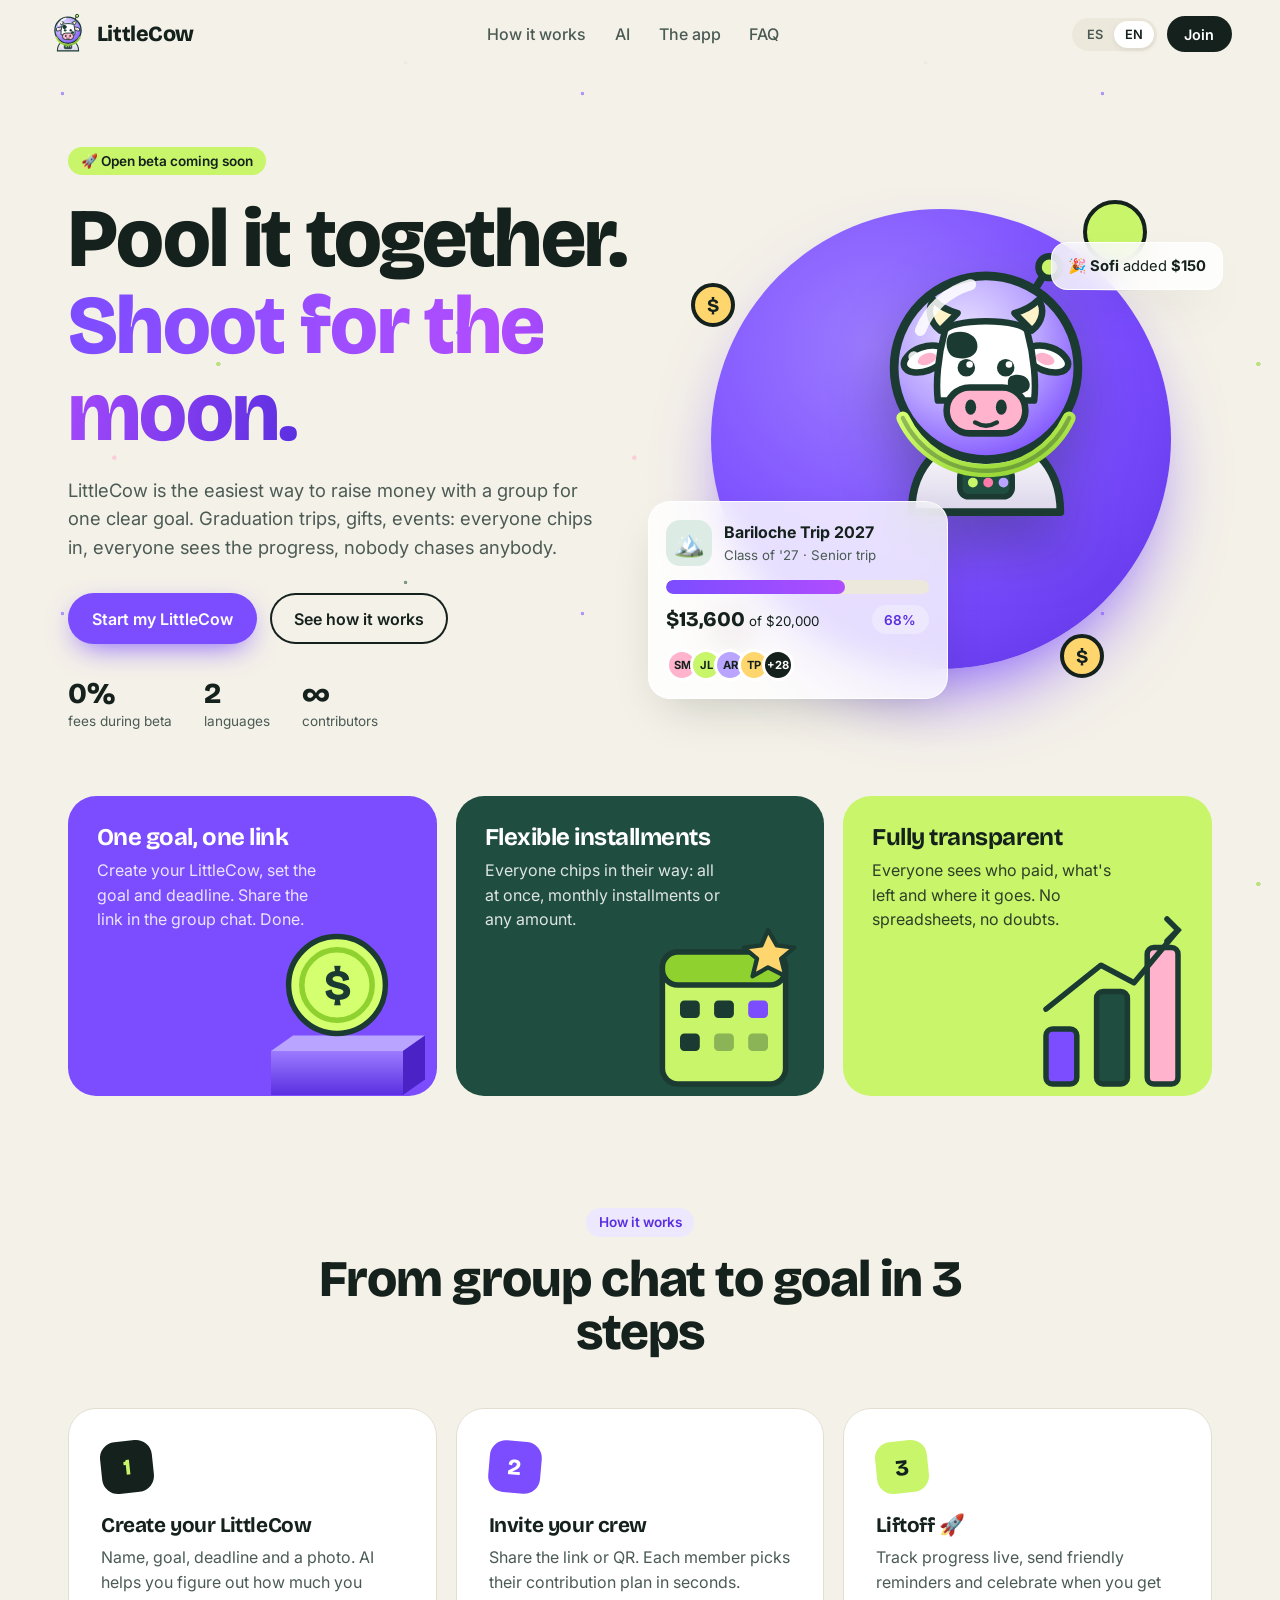
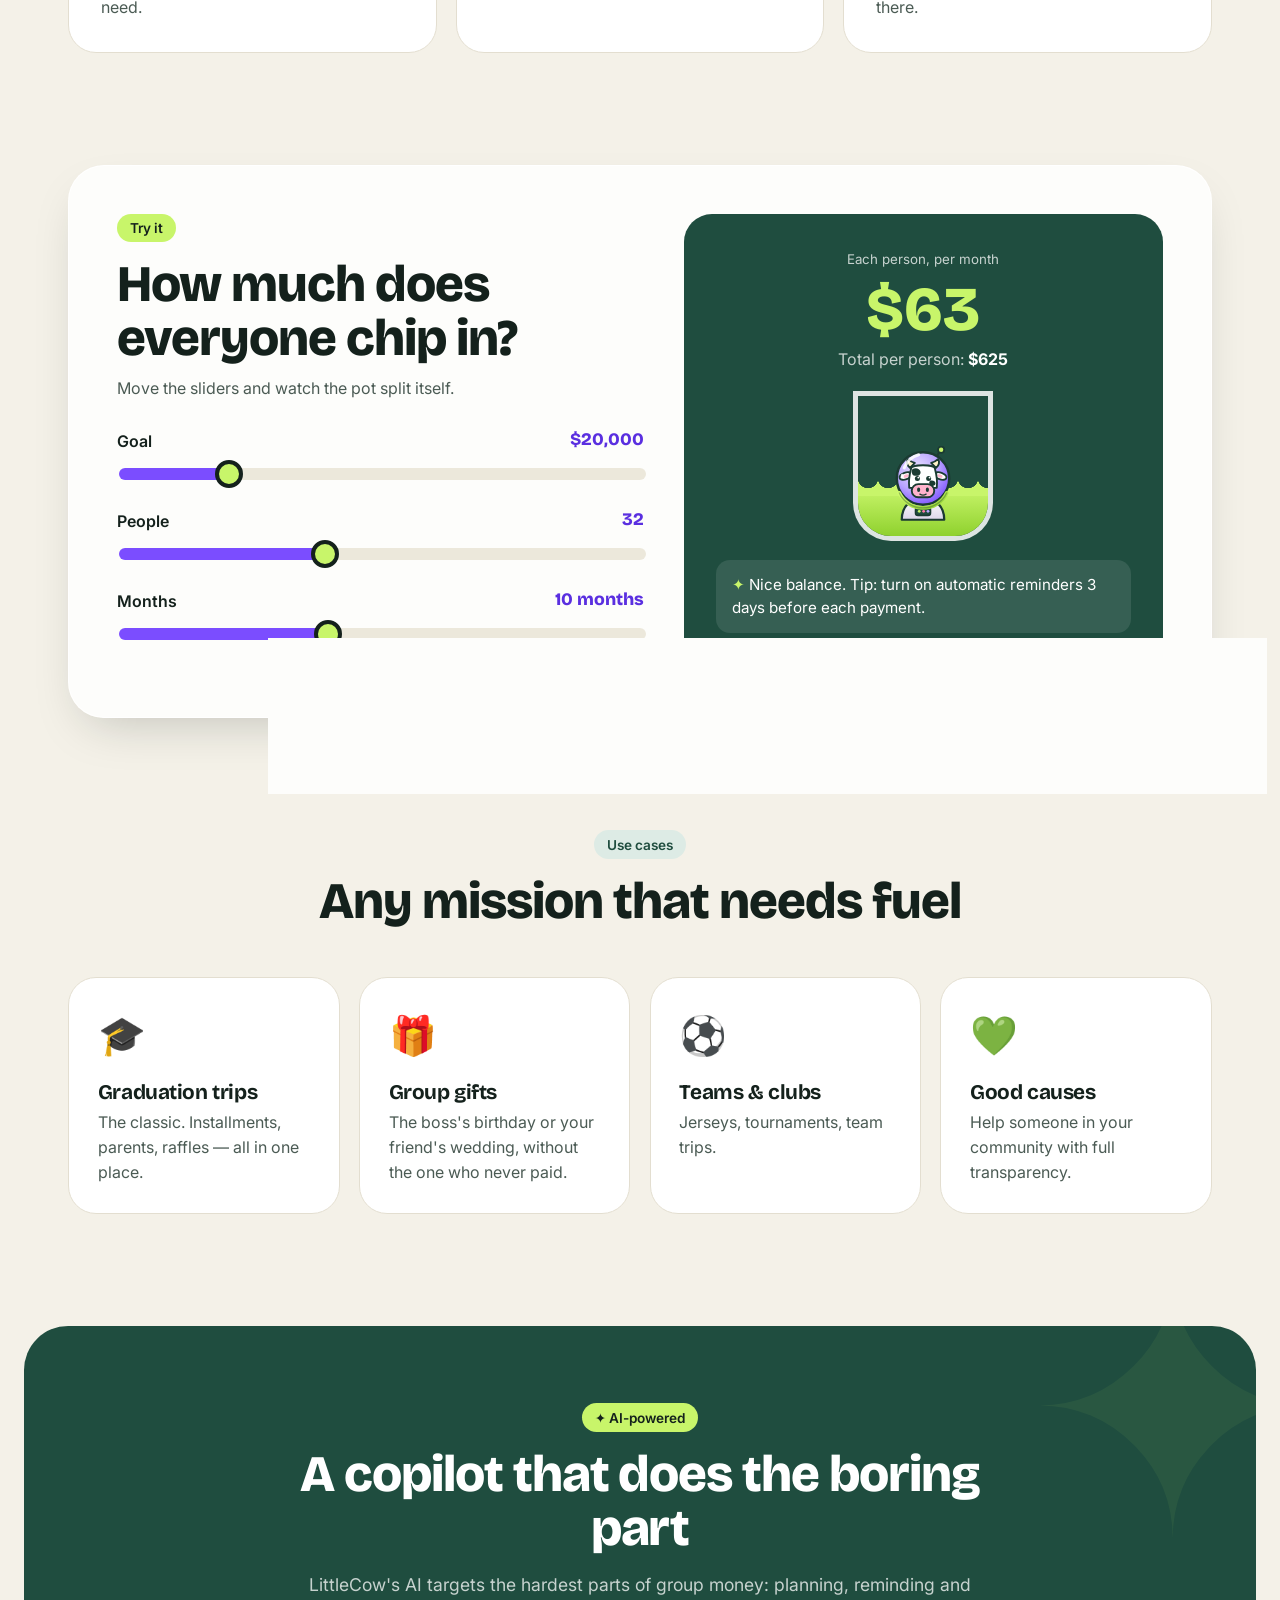
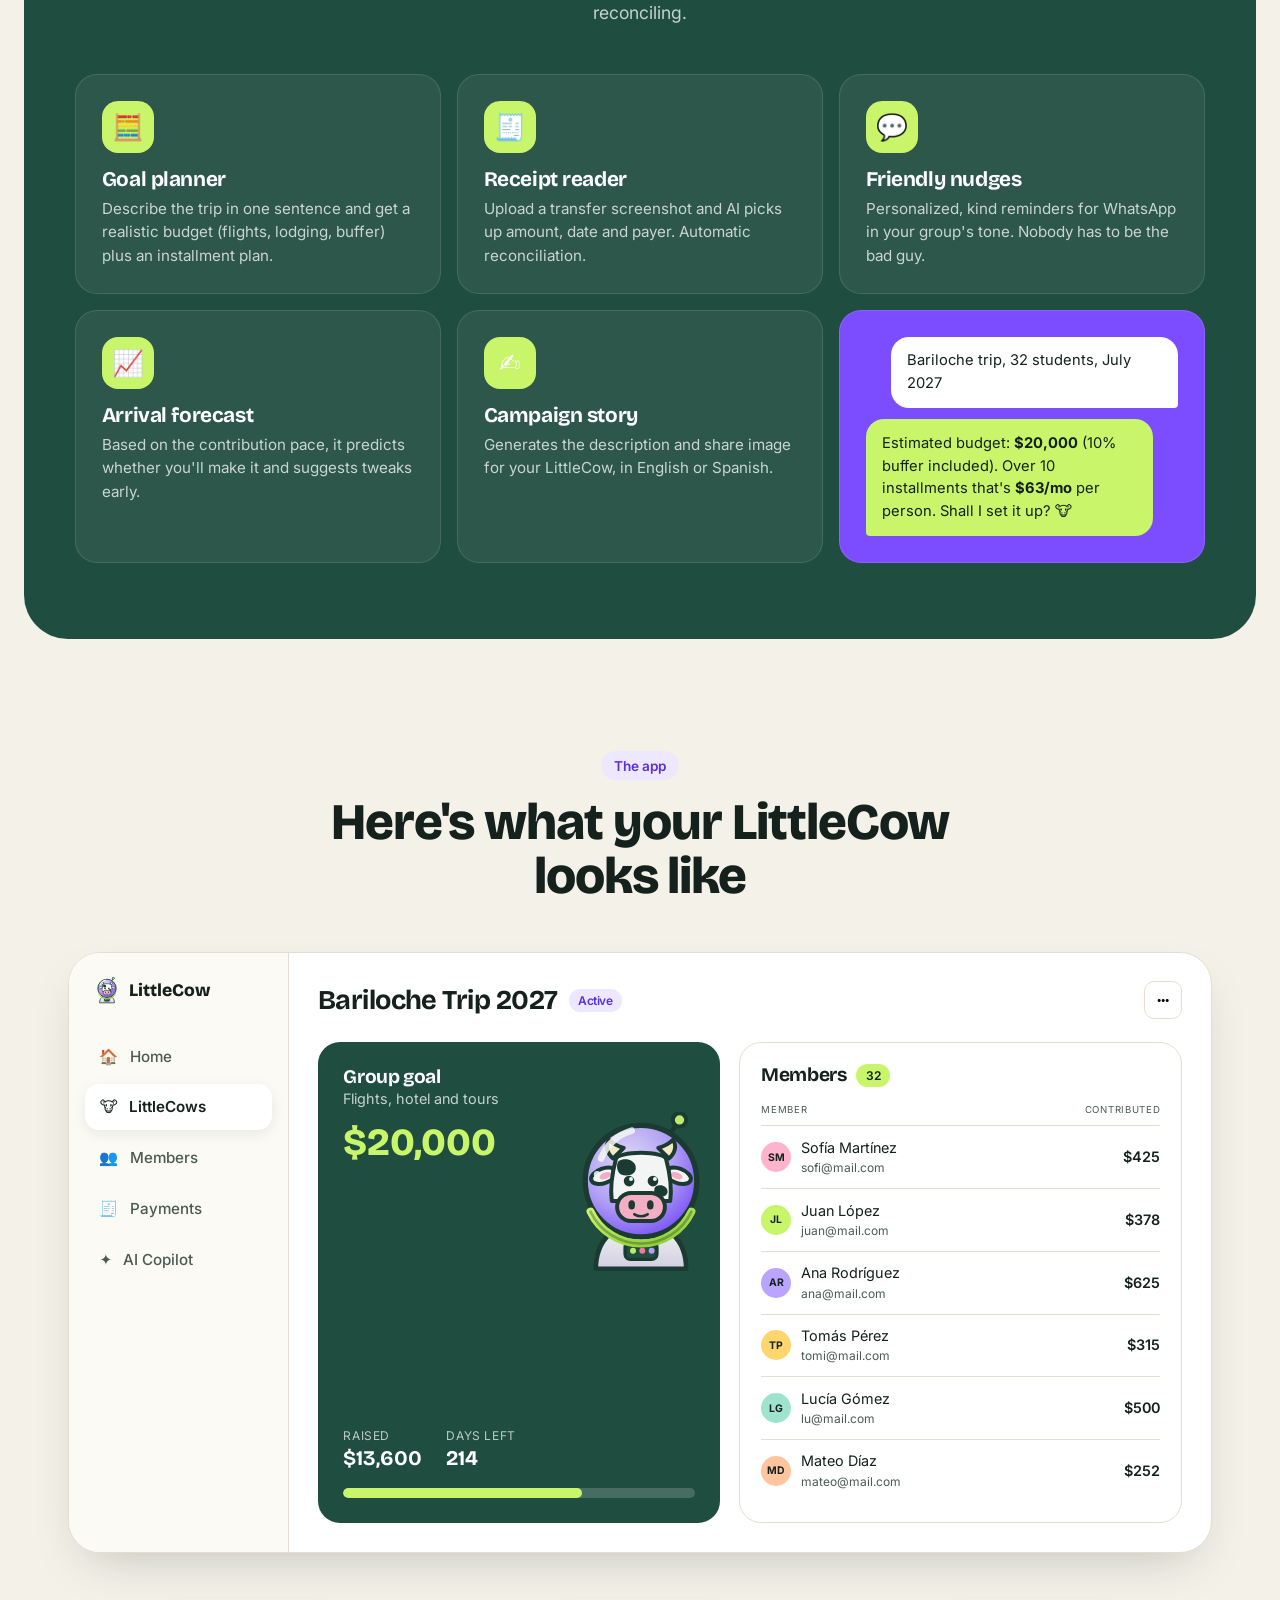
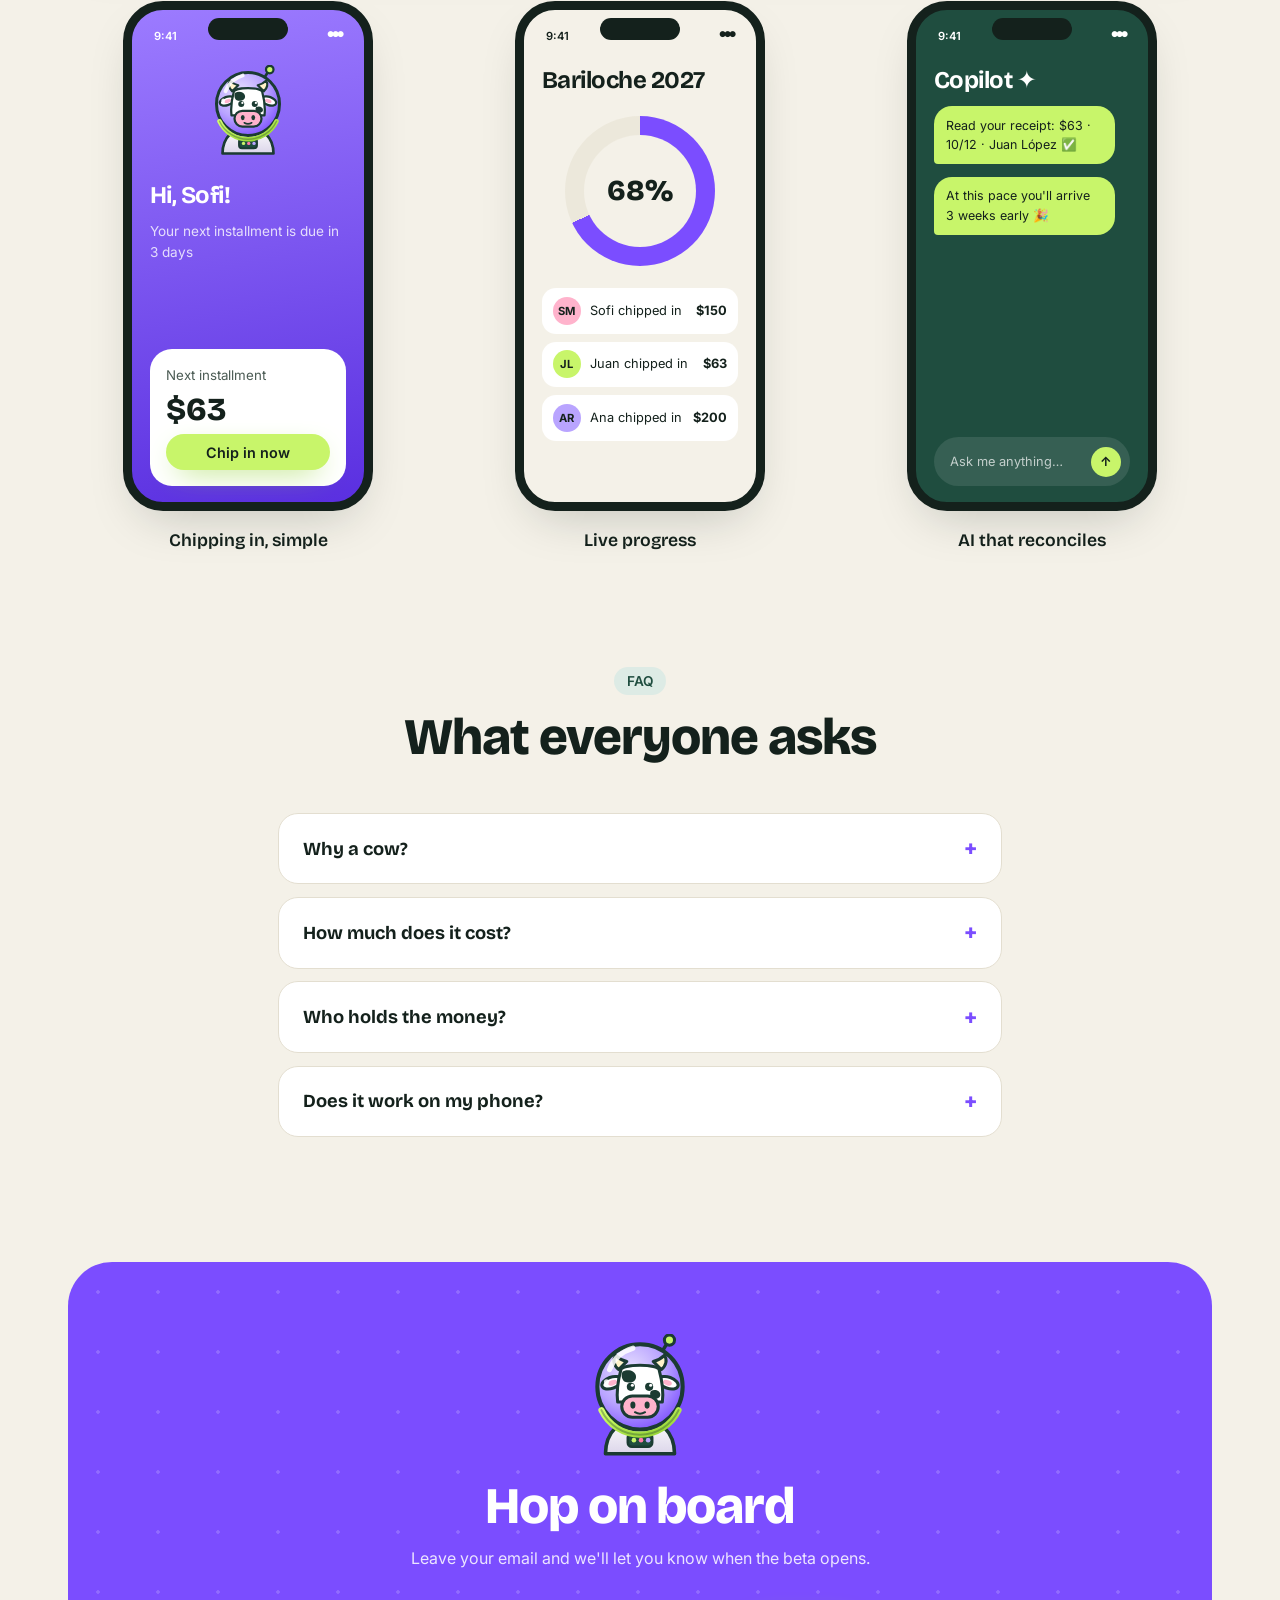
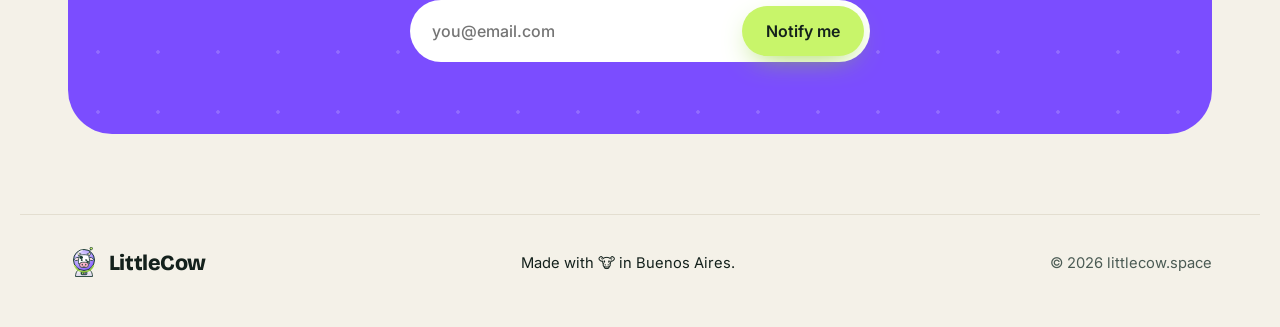
==== index.html @ 3529e9c2 "LittleCow: static bilingual PWA landing Co-Authored-By: Claude Opus 5.5 <noreply@anthropic.com> Clau" ====
<!doctype html>
<html lang="es">
<head>
  <meta charset="utf-8">
  <meta name="viewport" content="width=device-width, initial-scale=1, viewport-fit=cover">
  <title>LittleCow — Juntá la vaquita / Pool money with your crew</title>
  <meta name="description" content="LittleCow: la forma más simple de juntar plata entre varios para un objetivo. Viajes de egresados, regalos, eventos. Pool money with your crew for any goal.">
  <meta name="theme-color" content="#F4F1E8">
  <link rel="canonical" href="https://littlecow.space/">
  <link rel="manifest" href="manifest.webmanifest">
  <link rel="icon" type="image/svg+xml" href="assets/logo.svg">
  <link rel="icon" type="image/png" sizes="192x192" href="assets/icons/icon-192.png">
  <link rel="apple-touch-icon" href="assets/icons/apple-touch-icon.png">
  <meta name="apple-mobile-web-app-capable" content="yes">
  <meta name="apple-mobile-web-app-title" content="LittleCow">
  <meta property="og:title" content="LittleCow — Juntá la vaquita 🚀">
  <meta property="og:description" content="Crowdfunding entre amigos para viajes de egresados, regalos y eventos.">
  <meta property="og:image" content="https://littlecow.space/assets/og-image.png">
  <meta property="og:url" content="https://littlecow.space/">
  <meta name="twitter:card" content="summary_large_image">
  <link rel="preconnect" href="https://fonts.googleapis.com">
  <link rel="preconnect" href="https://fonts.gstatic.com" crossorigin>
  <link href="https://fonts.googleapis.com/css2?family=Bricolage+Grotesque:opsz,wght@12..96,500;12..96,700;12..96,800&family=Inter:wght@400;500;600&display=swap" rel="stylesheet">
  <link rel="stylesheet" href="styles.css">
</head>
<body>
  <div class="stars" aria-hidden="true"></div>

  <!-- NAV -->
  <header class="nav">
    <a href="#top" class="brand" aria-label="LittleCow">
      <img src="assets/logo.svg" alt="" width="40" height="40">
      <span>LittleCow</span>
    </a>
    <nav class="nav-links" aria-label="Main">
      <a href="#how" data-i18n="nav.how">Cómo funciona</a>
      <a href="#ai" data-i18n="nav.ai">IA</a>
      <a href="#screens" data-i18n="nav.screens">La app</a>
      <a href="#faq" data-i18n="nav.faq">Preguntas</a>
    </nav>
    <div class="nav-actions">
      <div class="lang" role="group" aria-label="Language">
        <button type="button" data-lang="es" aria-pressed="true">ES</button>
        <button type="button" data-lang="en" aria-pressed="false">EN</button>
      </div>
      <a href="#join" class="btn btn-dark btn-sm" data-i18n="nav.cta">Sumate</a>
    </div>
  </header>

  <main id="top">
    <!-- HERO -->
    <section class="hero">
      <div class="hero-copy">
        <span class="pill pill-lime" data-i18n="hero.badge">🚀 Beta abierta pronto</span>
        <h1>
          <span data-i18n="hero.t1">Juntá la vaquita.</span><br>
          <span class="hl" data-i18n="hero.t2">Llegá a la luna.</span>
        </h1>
        <p class="lead" data-i18n="hero.lead">LittleCow es la forma más simple de juntar plata entre varios para un objetivo concreto. Viajes de egresados, regalos, eventos: todos aportan, todos ven el avance, nadie persigue a nadie.</p>
        <div class="hero-ctas">
          <a href="#join" class="btn btn-purple" data-i18n="hero.cta1">Crear mi vaquita</a>
          <a href="#how" class="btn btn-ghost" data-i18n="hero.cta2">Ver cómo funciona</a>
        </div>
        <ul class="hero-proof">
          <li><strong class="count" data-to="0" data-suffix="%">0%</strong><span data-i18n="hero.p1">comisión en beta</span></li>
          <li><strong>2</strong><span data-i18n="hero.p2">idiomas</span></li>
          <li><strong>∞</strong><span data-i18n="hero.p3">aportantes</span></li>
        </ul>
      </div>

      <div class="hero-visual">
        <div class="orbit" aria-hidden="true">
          <span class="planet p1"></span><span class="planet p2"></span><span class="coin c1">$</span><span class="coin c2">$</span>
        </div>
        <img class="hero-cow float" src="assets/logo.svg" alt="Vaca astronauta de LittleCow" width="300" height="300">
        <div class="hero-card glass tilt">
          <div class="hc-head">
            <span class="emoji">🏔️</span>
            <div>
              <strong data-i18n="demo.goalName">Viaje a Bariloche 2027</strong>
              <small data-i18n="demo.goalSub">5° B · Colegio Nacional</small>
            </div>
          </div>
          <div class="progress big"><span style="--p:68%"></span></div>
          <div class="hc-foot">
            <span><strong data-money="13600">$13.600</strong> <small data-i18n="demo.of">de</small> <small data-money="20000">$20.000</small></span>
            <span class="pill pill-purple">68%</span>
          </div>
          <div class="avatars">
            <i style="--c:#FFB3CC">SM</i><i style="--c:#C8F56A">JL</i><i style="--c:#B9A4FF">AR</i><i style="--c:#FFD66E">TP</i><i class="more">+28</i>
          </div>
        </div>
        <div class="toast glass" data-i18n-html="hero.toast">🎉 <b>Sofi</b> sumó <b>$150</b></div>
      </div>
    </section>

    <!-- FEATURE CARDS (estilo referencia) -->
    <section class="cards-row" aria-label="Highlights">
      <article class="fcard fcard-purple">
        <div class="fcard-text">
          <h3 data-i18n="cards.c1t">Un objetivo, un link</h3>
          <p data-i18n="cards.c1d">Creá la vaquita, poné la meta y la fecha. Compartí el link por WhatsApp y listo.</p>
        </div>
        <svg class="fcard-art" viewBox="0 0 200 200" aria-hidden="true">
          <defs><linearGradient id="g1" x1="0" x2="0" y1="0" y2="1"><stop offset="0" stop-color="#9C7BFF"/><stop offset="1" stop-color="#5A2FE0"/></linearGradient></defs>
          <path d="M40 150h120v40H40z" fill="url(#g1)"/>
          <path d="M40 150l20-14h120l-20 14z" fill="#B9A4FF"/>
          <path d="M160 150l20-14v40l-20 14z" fill="#4A22C6"/>
          <g class="spin-slow"><circle cx="100" cy="90" r="44" fill="#D4FF6E" stroke="#1B3B32" stroke-width="5"/><circle cx="100" cy="90" r="32" fill="none" stroke="#8FD12E" stroke-width="5"/><text x="100" y="104" text-anchor="middle" font-size="40" font-weight="800" fill="#1B3B32" font-family="Bricolage Grotesque, sans-serif">$</text></g>
        </svg>
      </article>
      <article class="fcard fcard-green">
        <div class="fcard-text">
          <h3 data-i18n="cards.c2t">Cuotas a medida</h3>
          <p data-i18n="cards.c2d">Cada uno aporta lo que puede: de una, en cuotas mensuales o con monto libre.</p>
        </div>
        <svg class="fcard-art" viewBox="0 0 200 200" aria-hidden="true">
          <rect x="44" y="60" width="112" height="120" rx="14" fill="#C8F56A" stroke="#1B3B32" stroke-width="5"/>
          <rect x="44" y="60" width="112" height="30" rx="14" fill="#8FD12E" stroke="#1B3B32" stroke-width="5"/>
          <g fill="#1B3B32"><rect x="60" y="104" width="18" height="16" rx="4"/><rect x="91" y="104" width="18" height="16" rx="4"/><rect x="122" y="104" width="18" height="16" rx="4" fill="#7B4DFF"/><rect x="60" y="134" width="18" height="16" rx="4"/><rect x="91" y="134" width="18" height="16" rx="4" opacity=".35"/><rect x="122" y="134" width="18" height="16" rx="4" opacity=".35"/></g>
          <path class="bob" d="M140 40l8 14 16 2-12 10 4 16-16-8-14 8 4-16-12-10 16-2z" fill="#FFD66E" stroke="#1B3B32" stroke-width="4" stroke-linejoin="round"/>
        </svg>
      </article>
      <article class="fcard fcard-lime">
        <div class="fcard-text">
          <h3 data-i18n="cards.c3t">Transparencia total</h3>
          <p data-i18n="cards.c3d">Todos ven quién aportó, cuánto falta y en qué se usa. Cero planillas, cero dudas.</p>
        </div>
        <svg class="fcard-art" viewBox="0 0 200 200" aria-hidden="true">
          <rect x="40" y="130" width="28" height="50" rx="6" fill="#7B4DFF" stroke="#1B3B32" stroke-width="5" class="grow" style="--d:.1s"/>
          <rect x="86" y="96" width="28" height="84" rx="6" fill="#1F4D3F" stroke="#1B3B32" stroke-width="5" class="grow" style="--d:.25s"/>
          <rect x="132" y="56" width="28" height="124" rx="6" fill="#FFB3CC" stroke="#1B3B32" stroke-width="5" class="grow" style="--d:.4s"/>
          <path d="M150 30l10 10-10 10" stroke="#1B3B32" stroke-width="5" fill="none" stroke-linecap="round"/>
          <path d="M40 112l50-40 30 16 40-48" stroke="#1B3B32" stroke-width="5" fill="none" stroke-linecap="round" stroke-linejoin="round"/>
        </svg>
      </article>
    </section>

    <!-- HOW -->
    <section id="how" class="section">
      <div class="section-head">
        <span class="pill pill-purple" data-i18n="how.kicker">Cómo funciona</span>
        <h2 data-i18n="how.title">Del grupo de WhatsApp a la meta, en 3 pasos</h2>
      </div>
      <ol class="steps">
        <li class="step reveal">
          <span class="step-n">1</span>
          <h3 data-i18n="how.s1t">Creá la vaquita</h3>
          <p data-i18n="how.s1d">Nombre, meta, fecha límite y foto. La IA te ayuda a calcular cuánto necesitan.</p>
        </li>
        <li class="step reveal">
          <span class="step-n">2</span>
          <h3 data-i18n="how.s2t">Invitá a tu tripulación</h3>
          <p data-i18n="how.s2d">Compartí el link o QR. Cada miembro elige su plan de aporte en segundos.</p>
        </li>
        <li class="step reveal">
          <span class="step-n">3</span>
          <h3 data-i18n="how.s3t">Despegue 🚀</h3>
          <p data-i18n="how.s3d">Seguí el avance en vivo, recibí recordatorios amables y celebren cuando lleguen.</p>
        </li>
      </ol>
    </section>

    <!-- CALCULATOR -->
    <section class="section calc-wrap">
      <div class="calc glass">
        <div class="calc-left">
          <span class="pill pill-lime" data-i18n="calc.kicker">Probalo</span>
          <h2 data-i18n="calc.title">¿Cuánto pone cada uno?</h2>
          <p data-i18n="calc.lead">Mové los valores y mirá cómo se reparte la vaquita.</p>
          <label class="field">
            <span><span data-i18n="calc.goal">Meta</span> <output id="oGoal"></output></span>
            <input type="range" id="iGoal" min="1000" max="100000" step="500" value="20000">
          </label>
          <label class="field">
            <span><span data-i18n="calc.people">Personas</span> <output id="oPeople"></output></span>
            <input type="range" id="iPeople" min="2" max="80" step="1" value="32">
          </label>
          <label class="field">
            <span><span data-i18n="calc.months">Meses</span> <output id="oMonths"></output></span>
            <input type="range" id="iMonths" min="1" max="24" step="1" value="10">
          </label>
        </div>
        <div class="calc-right">
          <div class="result">
            <small data-i18n="calc.each">Cada uno, por mes</small>
            <strong id="rMonthly">—</strong>
            <span class="muted"><span data-i18n="calc.total">Total por persona:</span> <b id="rTotal">—</b></span>
          </div>
          <div class="jar" aria-hidden="true">
            <div class="jar-fill" id="jarFill"></div>
            <img src="assets/logo.svg" alt="" class="jar-cow">
          </div>
          <p class="ai-tip"><span class="spark">✦</span> <span id="aiTip"></span></p>
        </div>
      </div>
    </section>

    <!-- USE CASES -->
    <section class="section">
      <div class="section-head">
        <span class="pill pill-green" data-i18n="uses.kicker">Para qué sirve</span>
        <h2 data-i18n="uses.title">Cualquier misión que necesite combustible</h2>
      </div>
      <div class="uses">
        <div class="use reveal"><span>🎓</span><h3 data-i18n="uses.u1t">Viajes de egresados</h3><p data-i18n="uses.u1d">El clásico. Cuotas, padres, rifas y todo en un lugar.</p></div>
        <div class="use reveal"><span>🎁</span><h3 data-i18n="uses.u2t">Regalos grupales</h3><p data-i18n="uses.u2d">El cumple del jefe o el casamiento de tu amiga, sin el que no puso.</p></div>
        <div class="use reveal"><span>⚽</span><h3 data-i18n="uses.u3t">Equipos y clubes</h3><p data-i18n="uses.u3d">Camisetas, torneos, viajes del equipo.</p></div>
        <div class="use reveal"><span>💚</span><h3 data-i18n="uses.u4t">Causas solidarias</h3><p data-i18n="uses.u4d">Ayudá a alguien del barrio con transparencia total.</p></div>
      </div>
    </section>

    <!-- AI -->
    <section id="ai" class="section ai">
      <div class="ai-inner">
        <div class="section-head light">
          <span class="pill pill-lime" data-i18n="ai.kicker">✦ Con inteligencia artificial</span>
          <h2 data-i18n="ai.title">Un copiloto que hace la parte aburrida</h2>
          <p data-i18n="ai.lead">La IA de LittleCow está pensada para lo que más cuesta en una vaquita: calcular, recordar y conciliar.</p>
        </div>
        <div class="ai-grid">
          <article class="ai-card reveal">
            <span class="ai-ico">🧮</span>
            <h3 data-i18n="ai.a1t">Planificador de meta</h3>
            <p data-i18n="ai.a1d">Describí el viaje en una frase y te sugiere un presupuesto realista (pasajes, alojamiento, imprevistos) y un plan de cuotas.</p>
          </article>
          <article class="ai-card reveal">
            <span class="ai-ico">🧾</span>
            <h3 data-i18n="ai.a2t">Lector de comprobantes</h3>
            <p data-i18n="ai.a2d">Subí la captura de la transferencia y la IA detecta monto, fecha y quién pagó. Conciliación automática.</p>
          </article>
          <article class="ai-card reveal">
            <span class="ai-ico">💬</span>
            <h3 data-i18n="ai.a3t">Recordatorios con onda</h3>
            <p data-i18n="ai.a3d">Mensajes personalizados y amables para WhatsApp, en el tono del grupo. Nadie queda como el cobrador.</p>
          </article>
          <article class="ai-card reveal">
            <span class="ai-ico">📈</span>
            <h3 data-i18n="ai.a4t">Pronóstico de llegada</h3>
            <p data-i18n="ai.a4d">Según el ritmo de aportes, predice si llegan a la fecha y propone ajustes antes de que sea tarde.</p>
          </article>
          <article class="ai-card reveal">
            <span class="ai-ico">✍️</span>
            <h3 data-i18n="ai.a5t">Historia de la campaña</h3>
            <p data-i18n="ai.a5d">Genera la descripción y la imagen para compartir la vaquita, en español o inglés.</p>
          </article>
          <article class="ai-card ai-chat reveal">
            <div class="bubble me" data-i18n="ai.q">Viaje a Bariloche, 32 chicos, julio 2027</div>
            <div class="bubble bot" data-i18n-html="ai.r">Presupuesto estimado: <b>$20.000</b> (incluye 10% de imprevistos). Con 10 cuotas son <b>$63/mes</b> por persona. ¿Armo la vaquita? 🐮</div>
          </article>
        </div>
      </div>
    </section>

    <!-- SCREENS -->
    <section id="screens" class="section">
      <div class="section-head">
        <span class="pill pill-purple" data-i18n="screens.kicker">La app</span>
        <h2 data-i18n="screens.title">Así se ve tu vaquita</h2>
      </div>

      <!-- Desktop dashboard mockup -->
      <div class="dash reveal" role="img" aria-label="Dashboard">
        <aside class="dash-side">
          <div class="dash-brand"><img src="assets/logo.svg" alt="" width="28" height="28"> LittleCow</div>
          <a><span>🏠</span><span data-i18n="dash.home">Inicio</span></a>
          <a class="active"><span>🐮</span><span data-i18n="dash.cows">Vaquitas</span></a>
          <a><span>👥</span><span data-i18n="dash.people">Miembros</span></a>
          <a><span>🧾</span><span data-i18n="dash.payments">Pagos</span></a>
          <a><span>✦</span><span data-i18n="dash.ai">Copiloto IA</span></a>
        </aside>
        <div class="dash-main">
          <div class="dash-top">
            <h3><span data-i18n="demo.goalName">Viaje a Bariloche 2027</span> <span class="pill pill-purple sm" data-i18n="dash.active">Activa</span></h3>
            <button class="dots" aria-label="More">•••</button>
          </div>
          <div class="dash-grid">
            <div class="dash-hero">
              <div>
                <h4 data-i18n="dash.goal">Meta del grupo</h4>
                <p data-i18n="dash.goalD">Pasajes, hotel y excursiones</p>
                <strong class="dash-big" data-money="20000">$20.000</strong>
              </div>
              <img src="assets/logo.svg" alt="" class="dash-cow float">
              <div class="dash-stats">
                <div><small data-i18n="dash.raised">Recaudado</small><b data-money="13600">$13.600</b></div>
                <div><small data-i18n="dash.days">Días restantes</small><b>214</b></div>
              </div>
              <div class="progress light"><span style="--p:68%"></span></div>
            </div>
            <div class="dash-members">
              <div class="dm-head"><h4 data-i18n="dash.members">Miembros</h4><span class="pill pill-lime sm">32</span></div>
              <div class="dm-cols"><small data-i18n="dash.member">MIEMBRO</small><small data-i18n="dash.paid">APORTADO</small></div>
              <ul id="memberList"></ul>
            </div>
          </div>
        </div>
      </div>

      <!-- Phone screens -->
      <div class="phones">
        <figure class="phone reveal">
          <div class="screen s-purple">
            <div class="ph-top"><span>9:41</span><span>● ● ●</span></div>
            <img src="assets/logo.svg" alt="" class="ph-cow float">
            <h4 data-i18n="ph.p1t">¡Hola, Sofi!</h4>
            <p data-i18n="ph.p1d">Tu próxima cuota vence en 3 días</p>
            <div class="ph-card">
              <small data-i18n="ph.next">Próxima cuota</small>
              <b data-money="63">$63</b>
              <button class="btn btn-lime btn-sm" data-i18n="ph.pay">Aportar ahora</button>
            </div>
          </div>
          <figcaption data-i18n="ph.c1">Tu aporte, simple</figcaption>
        </figure>
        <figure class="phone reveal">
          <div class="screen s-cream">
            <div class="ph-top dark"><span>9:41</span><span>● ● ●</span></div>
            <h4 class="dark" data-i18n="ph.p2t">Bariloche 2027</h4>
            <div class="ring" style="--p:68"><span>68%</span></div>
            <ul class="ph-feed">
              <li><i style="--c:#FFB3CC">SM</i><span data-i18n="ph.f1">Sofi aportó</span><b data-money="150">$150</b></li>
              <li><i style="--c:#C8F56A">JL</i><span data-i18n="ph.f2">Juan aportó</span><b data-money="63">$63</b></li>
              <li><i style="--c:#B9A4FF">AR</i><span data-i18n="ph.f3">Ana aportó</span><b data-money="200">$200</b></li>
            </ul>
          </div>
          <figcaption data-i18n="ph.c2">Avance en vivo</figcaption>
        </figure>
        <figure class="phone reveal">
          <div class="screen s-green">
            <div class="ph-top"><span>9:41</span><span>● ● ●</span></div>
            <h4 data-i18n="ph.p3t">Copiloto ✦</h4>
            <div class="bubble bot sm" data-i18n="ph.b1">Leí tu comprobante: $63 · 12/10 · Juan López ✅</div>
            <div class="bubble bot sm" data-i18n="ph.b2">Con este ritmo llegan 3 semanas antes 🎉</div>
            <div class="ph-input"><span data-i18n="ph.ask">Preguntale algo…</span><b>↑</b></div>
          </div>
          <figcaption data-i18n="ph.c3">IA que concilia</figcaption>
        </figure>
      </div>
    </section>

    <!-- FAQ -->
    <section id="faq" class="section faq">
      <div class="section-head">
        <span class="pill pill-green" data-i18n="faq.kicker">Preguntas</span>
        <h2 data-i18n="faq.title">Lo que todos preguntan</h2>
      </div>
      <details><summary data-i18n="faq.q1">¿Por qué “vaquita”?</summary><p data-i18n="faq.a1">En Argentina “hacer una vaquita” es juntar plata entre varios. Nuestra vaca es astronauta porque las metas grupales llegan lejos.</p></details>
      <details><summary data-i18n="faq.q2">¿Cuánto cuesta?</summary><p data-i18n="faq.a2">Durante la beta, crear y usar vaquitas es gratis. Después vamos a cobrar una comisión chica y transparente.</p></details>
      <details><summary data-i18n="faq.q3">¿Quién tiene la plata?</summary><p data-i18n="faq.a3">Los fondos se procesan con proveedores de pago regulados. El organizador retira cuando el grupo lo aprueba.</p></details>
      <details><summary data-i18n="faq.q4">¿Funciona en el celular?</summary><p data-i18n="faq.a4">Sí. LittleCow es una PWA: la instalás desde el navegador como una app, sin pasar por la tienda.</p></details>
    </section>

    <!-- JOIN -->
    <section id="join" class="section join">
      <div class="join-card">
        <img src="assets/logo.svg" alt="" class="join-cow float">
        <h2 data-i18n="join.title">Subite a la nave</h2>
        <p data-i18n="join.lead">Dejanos tu mail y te avisamos cuando abra la beta.</p>
        <form class="join-form" id="joinForm">
          <label class="sr-only" for="email">Email</label>
          <input id="email" type="email" required placeholder="tu@email.com" data-i18n-ph="join.ph">
          <button class="btn btn-lime" type="submit" data-i18n="join.btn">Avisame</button>
        </form>
        <p class="join-ok" id="joinOk" hidden data-i18n="join.ok">¡Listo! Te avisamos pronto 🚀</p>
        <button class="btn btn-ghost light" id="installBtn" hidden data-i18n="join.install">Instalar app</button>
      </div>
    </section>
  </main>

  <footer class="footer">
    <div class="brand"><img src="assets/logo.svg" alt="" width="32" height="32"><span>LittleCow</span></div>
    <p data-i18n="footer.t">Hecho con 🐮 en Buenos Aires.</p>
    <p class="muted">© <span id="year"></span> littlecow.space</p>
  </footer>

  <script src="app.js" defer></script>
</body>
</html>
---- styles.css ----
:root{
  --cream:#F4F1E8; --cream-2:#ECE8DB; --paper:#FFFFFF;
  --ink:#14211C; --ink-2:#4B5B54; --line:#E3DED0;
  --purple:#7B4DFF; --purple-2:#5A2FE0; --purple-soft:#EEE8FF;
  --green:#1F4D3F; --green-2:#163A30; --green-soft:#DDEBE5;
  --lime:#C8F56A; --lime-2:#8FD12E; --pink:#FFB3CC; --sun:#FFD66E;
  --r:28px; --r-sm:16px;
  --shadow:0 20px 50px -20px rgba(20,33,28,.25);
  --font-d:"Bricolage Grotesque",system-ui,sans-serif;
  --font:"Inter",system-ui,sans-serif;
}
*{box-sizing:border-box}
html{scroll-behavior:smooth}
html,body{overflow-x:clip}
body{margin:0;background:var(--cream);color:var(--ink);font-family:var(--font);font-size:16px;line-height:1.55;-webkit-font-smoothing:antialiased;overflow-x:hidden}
img{max-width:100%;display:block}
a{color:inherit}
h1,h2,h3,h4{font-family:var(--font-d);line-height:1.05;margin:0;letter-spacing:-.02em}
h1{font-size:clamp(2.6rem,6.5vw,5.2rem);font-weight:800}
h2{font-size:clamp(2rem,4.2vw,3.2rem);font-weight:800}
h3{font-size:1.3rem;font-weight:700}
p{margin:0}
.muted{color:var(--ink-2)}
[hidden]{display:none!important}
.sr-only{position:absolute;width:1px;height:1px;overflow:hidden;clip:rect(0 0 0 0)}

/* stars bg */
.stars{position:fixed;inset:0;pointer-events:none;z-index:-1;opacity:.55;
  background-image:radial-gradient(circle at 12% 18%,#7B4DFF 1.5px,transparent 2px),radial-gradient(circle at 78% 12%,#1F4D3F 1.5px,transparent 2px),radial-gradient(circle at 42% 70%,#8FD12E 2px,transparent 2.5px),radial-gradient(circle at 88% 64%,#7B4DFF 1.5px,transparent 2px),radial-gradient(circle at 22% 88%,#FFB3CC 2px,transparent 2.5px);
  background-size:520px 520px}

/* buttons & pills */
.btn{display:inline-flex;align-items:center;justify-content:center;gap:.5rem;font:600 1rem var(--font);padding:.95rem 1.5rem;border-radius:999px;border:0;cursor:pointer;text-decoration:none;transition:transform .2s cubic-bezier(.3,1.6,.5,1),box-shadow .2s}
.btn:hover{transform:translateY(-2px) scale(1.02)}
.btn:active{transform:scale(.97)}
.btn-sm{padding:.6rem 1.1rem;font-size:.9rem}
.btn-dark{background:var(--ink);color:#fff}
.btn-purple{background:var(--purple);color:#fff;box-shadow:0 10px 30px -10px var(--purple)}
.btn-lime{background:var(--lime);color:var(--ink);box-shadow:0 10px 30px -12px var(--lime-2)}
.btn-ghost{background:transparent;color:var(--ink);box-shadow:inset 0 0 0 2px var(--ink)}
.btn-ghost.light{color:#fff;box-shadow:inset 0 0 0 2px rgba(255,255,255,.6);margin-top:1rem}
.pill{display:inline-flex;align-items:center;gap:.35rem;font:600 .85rem var(--font);padding:.4rem .8rem;border-radius:999px}
.pill.sm{font-size:.75rem;padding:.25rem .6rem}
.pill-lime{background:var(--lime);color:var(--ink)}
.pill-purple{background:var(--purple-soft);color:var(--purple-2)}
.pill-green{background:var(--green-soft);color:var(--green)}
.glass{background:rgba(255,255,255,.82);backdrop-filter:blur(14px);-webkit-backdrop-filter:blur(14px);border:1px solid rgba(255,255,255,.9);box-shadow:var(--shadow)}

/* nav */
.nav{position:sticky;top:0;z-index:50;display:flex;align-items:center;justify-content:space-between;gap:1rem;padding:.9rem clamp(1rem,4vw,3rem);background:rgba(244,241,232,.78);backdrop-filter:blur(14px);-webkit-backdrop-filter:blur(14px);border-bottom:1px solid transparent;transition:border-color .3s}
.nav.scrolled{border-color:var(--line)}
.brand{display:flex;align-items:center;gap:.55rem;font:800 1.35rem var(--font-d);text-decoration:none;letter-spacing:-.02em}
.nav-links{display:flex;gap:1.8rem}
.nav-links a{text-decoration:none;font-weight:500;color:var(--ink-2)}
.nav-links a:hover{color:var(--ink)}
.nav-actions{display:flex;align-items:center;gap:.6rem}
.lang{display:flex;background:var(--cream-2);border-radius:999px;padding:3px}
.lang button{border:0;background:transparent;font:600 .8rem var(--font);padding:.4rem .7rem;border-radius:999px;cursor:pointer;color:var(--ink-2)}
.lang button[aria-pressed="true"]{background:#fff;color:var(--ink);box-shadow:0 2px 6px rgba(0,0,0,.08)}

/* hero */
.hero{overflow-x:clip;display:grid;grid-template-columns:1.05fr 1fr;gap:2rem;align-items:center;max-width:1240px;margin:0 auto;padding:clamp(2rem,6vw,5rem) clamp(1rem,4vw,3rem) 3rem}
.hero-copy h1{margin:1.2rem 0}
.hl{background:linear-gradient(100deg,var(--purple),#B04DFF 60%,var(--purple-2));-webkit-background-clip:text;background-clip:text;color:transparent}
.lead{font-size:1.15rem;color:var(--ink-2);max-width:34rem}
.hero-ctas{display:flex;flex-wrap:wrap;gap:.8rem;margin:2rem 0}
.hero-proof{list-style:none;display:flex;gap:2rem;padding:0;margin:0}
.hero-proof li{display:flex;flex-direction:column}
.hero-proof strong{font:800 1.8rem var(--font-d)}
.hero-proof span{font-size:.85rem;color:var(--ink-2)}
.hero-visual{position:relative;min-height:520px;display:grid;place-items:center}
.hero-visual::before{content:"";position:absolute;width:min(460px,90%);aspect-ratio:1;border-radius:50%;background:radial-gradient(circle at 35% 30%,#9C7BFF,var(--purple) 55%,var(--purple-2));box-shadow:0 40px 80px -30px var(--purple)}
.hero-cow{position:relative;width:min(280px,58%);margin:-90px 0 0 90px;filter:drop-shadow(0 30px 30px rgba(20,33,28,.3));z-index:2}
.orbit{position:absolute;inset:0;animation:spin 40s linear infinite}
.planet{position:absolute;border-radius:50%;border:4px solid var(--ink)}
.planet.p1{width:64px;height:64px;background:var(--lime);top:4%;right:12%}
.planet.p2{width:34px;height:34px;background:var(--pink);bottom:10%;left:8%}
.coin{position:absolute;width:44px;height:44px;border-radius:50%;background:var(--sun);border:4px solid var(--ink);display:grid;place-items:center;font:800 1.2rem var(--font-d)}
.coin.c1{top:20%;left:4%}.coin.c2{bottom:4%;right:20%}
.hero-card{position:absolute;z-index:3;left:-4%;bottom:0;width:min(300px,78%);padding:1.1rem;border-radius:22px}
.hc-head{display:flex;gap:.7rem;align-items:center;margin-bottom:.9rem}
.hc-head .emoji{font-size:1.6rem;width:46px;height:46px;border-radius:14px;background:var(--green-soft);display:grid;place-items:center}
.hc-head small{display:block;color:var(--ink-2)}
.hc-foot{display:flex;justify-content:space-between;align-items:center;margin-top:.7rem}
.hc-foot strong{font:800 1.3rem var(--font-d)}
.avatars{display:flex;margin-top:.9rem}
.avatars i,.ph-feed i{font-style:normal;width:32px;height:32px;border-radius:50%;background:var(--c);border:3px solid #fff;display:grid;place-items:center;font:700 .7rem var(--font);margin-left:-8px}
.avatars i:first-child{margin-left:0}
.avatars .more{background:var(--ink);color:#fff}
.toast{position:absolute;z-index:3;top:12%;right:-2%;padding:.75rem 1rem;border-radius:16px;font-size:.92rem;animation:pop 4s ease-in-out infinite}

/* progress */
.progress{height:10px;border-radius:99px;background:var(--cream-2);overflow:hidden}
.progress.big{height:14px}
.progress.light{background:rgba(255,255,255,.18)}
.progress span{display:block;height:100%;width:0;border-radius:inherit;background:linear-gradient(90deg,var(--purple),#B04DFF);transition:width 1.6s cubic-bezier(.2,.8,.2,1)}
.progress.light span{background:var(--lime)}
.in .progress span,.progress.go span{width:var(--p)}

/* feature cards like reference */
.cards-row{display:grid;grid-template-columns:repeat(3,1fr);gap:1.2rem;max-width:1240px;margin:1rem auto 0;padding:0 clamp(1rem,4vw,3rem)}
.fcard{position:relative;overflow:hidden;border-radius:var(--r);padding:1.8rem;min-height:300px;display:flex;flex-direction:column;justify-content:space-between;transition:transform .35s cubic-bezier(.3,1.4,.5,1)}
.fcard:hover{transform:translateY(-6px) rotate(-.4deg)}
.fcard h3{font-size:1.5rem;margin-bottom:.5rem}
.fcard p{max-width:15rem;opacity:.85}
.fcard-purple{background:var(--purple);color:#fff}
.fcard-green{background:var(--green);color:#fff}
.fcard-lime{background:var(--lime);color:var(--ink)}
.fcard-art{position:absolute;right:-10px;bottom:-10px;width:62%;max-width:220px}
.spin-slow{transform-origin:100px 90px;animation:wobble 5s ease-in-out infinite}
.bob{animation:bob 3s ease-in-out infinite;transform-origin:150px 60px}
.grow{transform-origin:bottom;transform-box:fill-box;animation:grow 2.4s var(--d) cubic-bezier(.3,1.4,.5,1) infinite alternate}

/* sections */
.section{max-width:1240px;margin:0 auto;padding:clamp(4rem,9vw,7rem) clamp(1rem,4vw,3rem) 0}
.section-head{text-align:center;max-width:44rem;margin:0 auto 3rem}
.section-head h2{margin-top:1rem}
.section-head p{margin-top:1rem;color:var(--ink-2);font-size:1.1rem}

.steps{list-style:none;padding:0;margin:0;display:grid;grid-template-columns:repeat(3,1fr);gap:1.2rem;counter-reset:s}
.step{background:var(--paper);border-radius:var(--r);padding:2rem;border:1px solid var(--line);position:relative}
.step-n{display:grid;place-items:center;width:52px;height:52px;border-radius:16px;background:var(--ink);color:var(--lime);font:800 1.4rem var(--font-d);margin-bottom:1.4rem;transform:rotate(-6deg)}
.step:nth-child(2) .step-n{background:var(--purple);color:#fff;transform:rotate(5deg)}
.step:nth-child(3) .step-n{background:var(--lime);color:var(--ink)}
.step h3{margin-bottom:.5rem}
.step p{color:var(--ink-2)}

/* calc */
.calc{display:grid;grid-template-columns:1.1fr 1fr;gap:2.5rem;border-radius:36px;padding:clamp(1.5rem,4vw,3rem)}
.calc-left h2{margin:1rem 0 .6rem}
.calc-left>p{color:var(--ink-2);margin-bottom:1.8rem}
.field{display:block;margin-bottom:1.4rem}
.field>span{display:flex;justify-content:space-between;font-weight:600;margin-bottom:.5rem}
.field output{font:800 1.1rem var(--font-d);color:var(--purple-2)}
input[type=range]{-webkit-appearance:none;appearance:none;width:100%;height:12px;border-radius:99px;background:linear-gradient(90deg,var(--purple) var(--v,50%),var(--cream-2) var(--v,50%));outline:none}
input[type=range]::-webkit-slider-thumb{-webkit-appearance:none;width:28px;height:28px;border-radius:50%;background:var(--lime);border:4px solid var(--ink);cursor:grab;transition:transform .15s}
input[type=range]::-webkit-slider-thumb:active{transform:scale(1.2)}
input[type=range]::-moz-range-thumb{width:22px;height:22px;border-radius:50%;background:var(--lime);border:4px solid var(--ink);cursor:grab}
.calc-right{background:var(--green);color:#fff;border-radius:var(--r);padding:2rem;display:flex;flex-direction:column;align-items:center;text-align:center;gap:1.2rem}
.result small{opacity:.75}
.result strong{display:block;font:800 clamp(2.6rem,5vw,3.6rem) var(--font-d);color:var(--lime);margin:.2rem 0;transition:transform .2s}
.result strong.bump{transform:scale(1.08)}
.result .muted{color:rgba(255,255,255,.75)}
.result b{color:#fff}
.jar{position:relative;width:140px;height:150px;border:5px solid rgba(255,255,255,.85);border-top-width:0;border-radius:0 0 38px 38px;overflow:hidden}
.jar::before{content:"";position:absolute;top:0;left:-12px;right:-12px;height:5px;background:rgba(255,255,255,.85);border-radius:4px}
.jar-fill{position:absolute;inset:auto 0 0 0;height:30%;background:linear-gradient(180deg,var(--lime),var(--lime-2));transition:height .6s cubic-bezier(.3,1.4,.5,1)}
.jar-fill::before{content:"";position:absolute;top:-8px;left:0;right:0;height:16px;background:radial-gradient(circle at 10px -2px,transparent 10px,var(--lime) 10.5px) 0 0/20px 16px;animation:wave 2s linear infinite}
.jar-cow{position:absolute;width:80px;left:50%;bottom:10px;transform:translateX(-50%);animation:float 4s ease-in-out infinite}
.ai-tip{font-size:.95rem;background:rgba(255,255,255,.1);padding:.8rem 1rem;border-radius:14px;text-align:left}
.spark{color:var(--lime)}

/* uses */
.uses{display:grid;grid-template-columns:repeat(4,1fr);gap:1.2rem}
.use{background:var(--paper);border:1px solid var(--line);border-radius:var(--r);padding:1.8rem;transition:transform .3s,box-shadow .3s}
.use:hover{transform:translateY(-6px);box-shadow:var(--shadow)}
.use>span{font-size:2.4rem;display:inline-block;margin-bottom:1rem;transition:transform .4s cubic-bezier(.3,1.6,.5,1)}
.use:hover>span{transform:scale(1.2) rotate(-10deg)}
.use h3{margin-bottom:.4rem}
.use p{color:var(--ink-2)}

/* ai */
.ai{max-width:none;padding-left:clamp(.5rem,2vw,1.5rem);padding-right:clamp(.5rem,2vw,1.5rem)}
.ai-inner{max-width:1240px;margin:0 auto;background:var(--green);border-radius:44px;padding:clamp(2.5rem,6vw,5rem) clamp(1.2rem,4vw,3.5rem);color:#fff;position:relative;overflow:hidden}
.ai-inner::after{content:"✦";position:absolute;font-size:22rem;line-height:1;right:-4rem;top:-6rem;color:rgba(200,245,106,.06);pointer-events:none}
.section-head.light p{color:rgba(255,255,255,.75)}
.ai-grid{display:grid;grid-template-columns:repeat(3,1fr);gap:1rem}
.ai-card{background:rgba(255,255,255,.06);border:1px solid rgba(255,255,255,.12);border-radius:22px;padding:1.6rem;transition:background .3s,transform .3s}
.ai-card:hover{background:rgba(255,255,255,.1);transform:translateY(-4px)}
.ai-ico{font-size:1.6rem;width:52px;height:52px;border-radius:16px;background:var(--lime);display:grid;place-items:center;margin-bottom:1rem}
.ai-card h3{margin-bottom:.4rem}
.ai-card p{color:rgba(255,255,255,.75);font-size:.95rem}
.ai-chat{display:flex;flex-direction:column;gap:.7rem;justify-content:center;background:var(--purple)}
.bubble{padding:.8rem 1rem;border-radius:18px;font-size:.92rem;max-width:92%}
.bubble.me{align-self:flex-end;background:#fff;color:var(--ink);border-bottom-right-radius:4px}
.bubble.bot{align-self:flex-start;background:var(--lime);color:var(--ink);border-bottom-left-radius:4px}
.bubble.sm{font-size:.78rem;padding:.6rem .8rem}

/* dashboard mockup */
.dash{display:grid;grid-template-columns:220px 1fr;background:var(--paper);border-radius:32px;overflow:hidden;box-shadow:var(--shadow);border:1px solid var(--line)}
.dash-side{background:#FBFAF5;padding:1.5rem 1rem;display:flex;flex-direction:column;gap:.3rem;border-right:1px solid var(--line)}
.dash-brand{display:flex;align-items:center;gap:.5rem;font:800 1.1rem var(--font-d);margin:0 .5rem 1.5rem}
.dash-side a{display:flex;gap:.7rem;padding:.7rem .9rem;border-radius:14px;color:var(--ink-2);font-weight:500;font-size:.95rem}
.dash-side a.active{background:#fff;color:var(--ink);box-shadow:0 4px 14px rgba(20,33,28,.08);font-weight:600}
.dash-main{padding:1.8rem}
.dash-top{display:flex;justify-content:space-between;align-items:center;margin-bottom:1.4rem}
.dash-top h3{font-size:1.7rem;display:flex;align-items:center;gap:.7rem;flex-wrap:wrap}
.dots{border:1px solid var(--line);background:#fff;border-radius:10px;width:38px;height:38px;cursor:pointer;font-size:.7rem}
.dash-grid{display:grid;grid-template-columns:1fr 1.1fr;gap:1.2rem}
.dash-hero{background:var(--green);color:#fff;border-radius:22px;padding:1.6rem;position:relative;overflow:hidden;display:flex;flex-direction:column;gap:1rem;min-height:320px}
.dash-hero h4{font-size:1.2rem}
.dash-hero p{opacity:.75;font-size:.9rem}
.dash-big{font:800 2.4rem var(--font-d);color:var(--lime);display:block;margin-top:.6rem}
.dash-cow{position:absolute;right:-6px;top:70px;width:170px;opacity:.95}
.dash-stats{display:flex;gap:1.5rem;margin-top:auto}
.dash-stats small{display:block;opacity:.7;font-size:.75rem;text-transform:uppercase;letter-spacing:.05em}
.dash-stats b{font:700 1.3rem var(--font-d)}
.dash-members{border:1px solid var(--line);border-radius:22px;padding:1.3rem}
.dm-head{display:flex;align-items:center;gap:.6rem;margin-bottom:1rem}
.dm-head h4{font-size:1.2rem}
.dm-cols{display:flex;justify-content:space-between;color:var(--ink-2);font-size:.72rem;letter-spacing:.06em;padding-bottom:.5rem;border-bottom:1px solid var(--line)}
#memberList{list-style:none;padding:0;margin:0}
#memberList li{display:flex;justify-content:space-between;align-items:center;padding:.65rem 0;border-bottom:1px solid var(--line);font-size:.9rem;opacity:0;transform:translateX(-10px);animation:slide .5s forwards}
#memberList li:last-child{border:0}
#memberList .who{display:flex;gap:.6rem;align-items:center}
#memberList .who i{font-style:normal;width:30px;height:30px;border-radius:50%;background:var(--c);display:grid;place-items:center;font:700 .65rem var(--font)}
#memberList small{display:block;color:var(--ink-2);font-size:.75rem}
#memberList .amt{text-align:right;font-weight:600}
#memberList .bar{width:70px;height:5px;border-radius:9px;background:var(--cream-2);margin-top:4px;margin-left:auto;overflow:hidden}
#memberList .bar span{display:block;height:100%;background:var(--purple);width:var(--p)}

/* phones */
.phones{display:grid;grid-template-columns:repeat(3,1fr);gap:2rem;margin-top:3rem;justify-items:center}
.phone{margin:0;text-align:center}
.phone:nth-child(2){transform:translateY(-24px)}
.screen{width:250px;height:510px;border-radius:40px;border:9px solid var(--ink);padding:1rem 1.1rem;position:relative;overflow:hidden;display:flex;flex-direction:column;gap:.8rem;text-align:left;box-shadow:var(--shadow)}
.screen::before{content:"";position:absolute;top:8px;left:50%;transform:translateX(-50%);width:80px;height:22px;background:var(--ink);border-radius:99px}
.phone figcaption{margin-top:1rem;font-weight:600;font-family:var(--font-d);font-size:1.1rem}
.s-purple{background:linear-gradient(170deg,#9C7BFF,var(--purple-2));color:#fff}
.s-cream{background:var(--cream)}
.s-green{background:var(--green);color:#fff}
.ph-top{display:flex;justify-content:space-between;font-size:.7rem;font-weight:600;margin-top:2px;padding:0 .3rem}
.ph-top span:last-child{letter-spacing:-2px;font-size:.5rem}
.dark{color:var(--ink)}
.screen h4{font-size:1.5rem;margin-top:.6rem}
.screen p{opacity:.8;font-size:.85rem}
.ph-cow{width:96px;align-self:center;margin-top:.4rem}
.ph-card{margin-top:auto;background:#fff;color:var(--ink);border-radius:22px;padding:1rem;display:flex;flex-direction:column;gap:.3rem}
.ph-card small{color:var(--ink-2)}
.ph-card b{font:800 2rem var(--font-d)}
.ring{--p:68;width:150px;height:150px;border-radius:50%;align-self:center;margin:.6rem 0;display:grid;place-items:center;background:conic-gradient(var(--purple) calc(var(--p)*1%),var(--cream-2) 0)}
.ring span{width:112px;height:112px;border-radius:50%;background:var(--cream);display:grid;place-items:center;font:800 1.8rem var(--font-d)}
.ph-feed{list-style:none;padding:0;margin:0;display:flex;flex-direction:column;gap:.5rem}
.ph-feed li{display:flex;align-items:center;gap:.6rem;background:#fff;border-radius:14px;padding:.55rem .7rem;font-size:.8rem}
.ph-feed i{margin:0;width:28px;height:28px;border:0}
.ph-feed span{flex:1}
.ph-input{margin-top:auto;background:rgba(255,255,255,.1);border-radius:99px;padding:.6rem .6rem .6rem 1rem;display:flex;justify-content:space-between;align-items:center;font-size:.8rem;color:rgba(255,255,255,.7)}
.ph-input b{width:30px;height:30px;border-radius:50%;background:var(--lime);color:var(--ink);display:grid;place-items:center}

/* faq */
.faq{max-width:820px}
details{background:var(--paper);border:1px solid var(--line);border-radius:20px;padding:1.2rem 1.5rem;margin-bottom:.8rem;transition:background .3s}
details[open]{background:var(--purple-soft)}
summary{cursor:pointer;font:700 1.15rem var(--font-d);list-style:none;display:flex;justify-content:space-between;align-items:center}
summary::-webkit-details-marker{display:none}
summary::after{content:"+";font-size:1.6rem;transition:transform .3s;color:var(--purple)}
details[open] summary::after{transform:rotate(45deg)}
details p{margin-top:.8rem;color:var(--ink-2)}

/* join */
.join{padding-bottom:5rem}
.join-card{background:var(--purple);color:#fff;border-radius:44px;padding:clamp(2.5rem,6vw,4.5rem) 1.5rem;text-align:center;position:relative;overflow:hidden}
.join-card::before{content:"";position:absolute;inset:0;background-image:radial-gradient(circle,rgba(255,255,255,.35) 1.5px,transparent 2px);background-size:60px 60px;opacity:.5}
.join-card>*{position:relative}
.join-cow{width:130px;margin:0 auto 1rem}
.join-card p{opacity:.85;margin:.8rem 0 1.8rem}
.join-form{display:flex;gap:.5rem;max-width:460px;margin:0 auto;background:#fff;padding:6px;border-radius:999px}
.join-form input{flex:1;border:0;outline:0;font:500 1rem var(--font);padding:0 1rem;border-radius:999px;min-width:0;background:transparent}
.join-ok{font-weight:600;font-size:1.1rem}

.footer{display:flex;flex-wrap:wrap;gap:1rem;justify-content:space-between;align-items:center;max-width:1240px;margin:0 auto;padding:2rem clamp(1rem,4vw,3rem) 3rem;border-top:1px solid var(--line);font-size:.92rem}

/* motion */
.float{animation:float 5s ease-in-out infinite}
.reveal{opacity:0;transform:translateY(28px);transition:opacity .7s,transform .7s cubic-bezier(.2,.8,.2,1)}
.reveal.in{opacity:1;transform:none}
@keyframes float{50%{transform:translateY(-14px) rotate(2deg)}}
.jar-cow{animation-name:floatX}
@keyframes floatX{0%,100%{transform:translateX(-50%)}50%{transform:translate(-50%,-8px)}}
@keyframes spin{to{transform:rotate(360deg)}}
@keyframes wobble{50%{transform:rotate(-12deg) translateY(-6px)}}
@keyframes bob{50%{transform:translateY(-8px) rotate(20deg)}}
@keyframes grow{from{transform:scaleY(.5)}to{transform:scaleY(1)}}
@keyframes pop{0%,100%{transform:translateY(0)}50%{transform:translateY(-10px)}}
@keyframes slide{to{opacity:1;transform:none}}
@keyframes wave{to{background-position:20px 0}}
@media (prefers-reduced-motion:reduce){*{animation:none!important;transition:none!important}.reveal{opacity:1;transform:none}}

/* responsive */
@media (max-width:980px){
  .hero{grid-template-columns:1fr;text-align:center}
  .hero-copy{display:flex;flex-direction:column;align-items:center}
  .hero-ctas,.hero-proof{justify-content:center}
  .hero-visual{min-height:440px}
  .hero-cow{margin:-110px 0 0 70px}
  .cards-row,.steps,.ai-grid{grid-template-columns:1fr}
  .uses{grid-template-columns:repeat(2,1fr)}
  .calc{grid-template-columns:1fr}
  .dash{grid-template-columns:1fr}
  .dash-side{display:none}
  .dash-grid{grid-template-columns:1fr}
  .phones{grid-template-columns:1fr;gap:3rem}
  .phone:nth-child(2){transform:none}
  .nav-links{display:none}
}
@media (max-width:560px){
  .uses{grid-template-columns:1fr}
  .hero-card{left:0;width:86%}
  .toast{right:0;top:2%}
  .hero-proof{gap:1.2rem}
  .join-form{flex-direction:column;border-radius:24px}
  .join-form input{padding:.8rem 1rem}
  .brand span{display:none}
  .footer .brand span{display:inline}
}
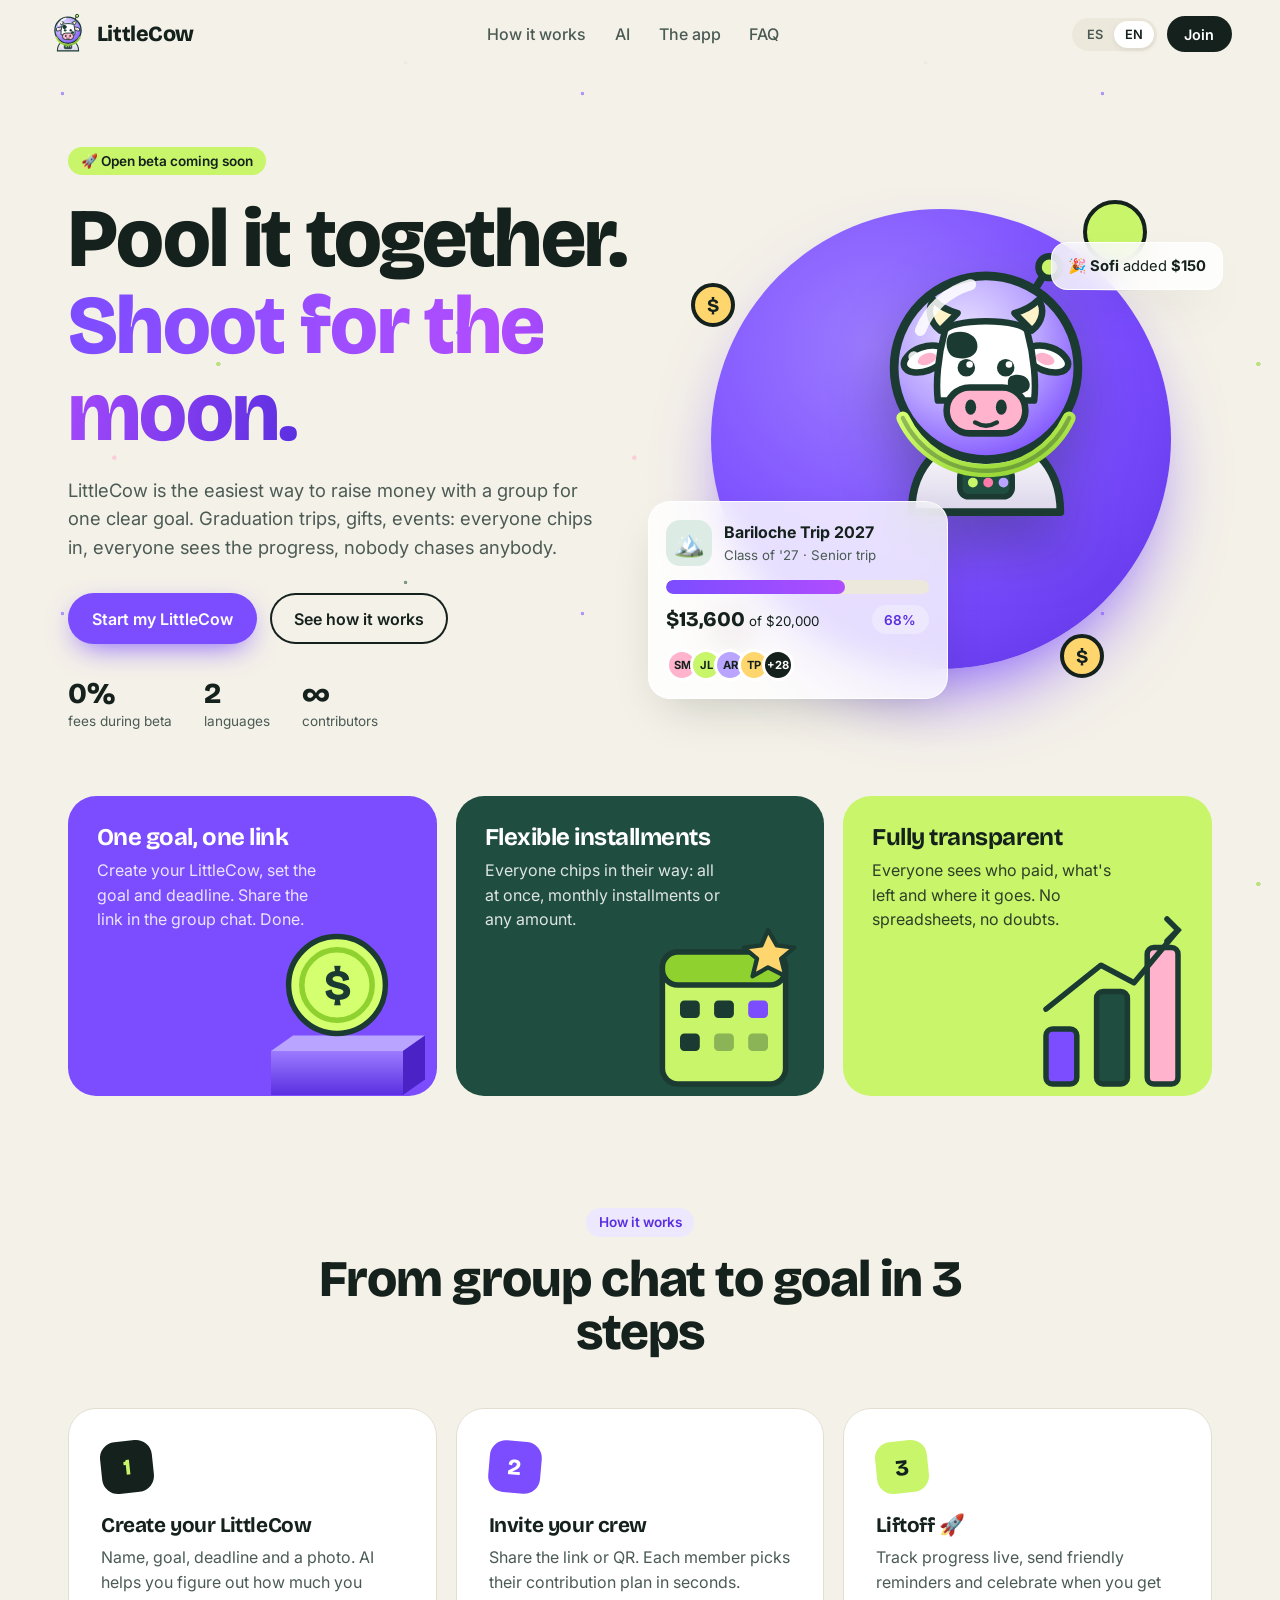
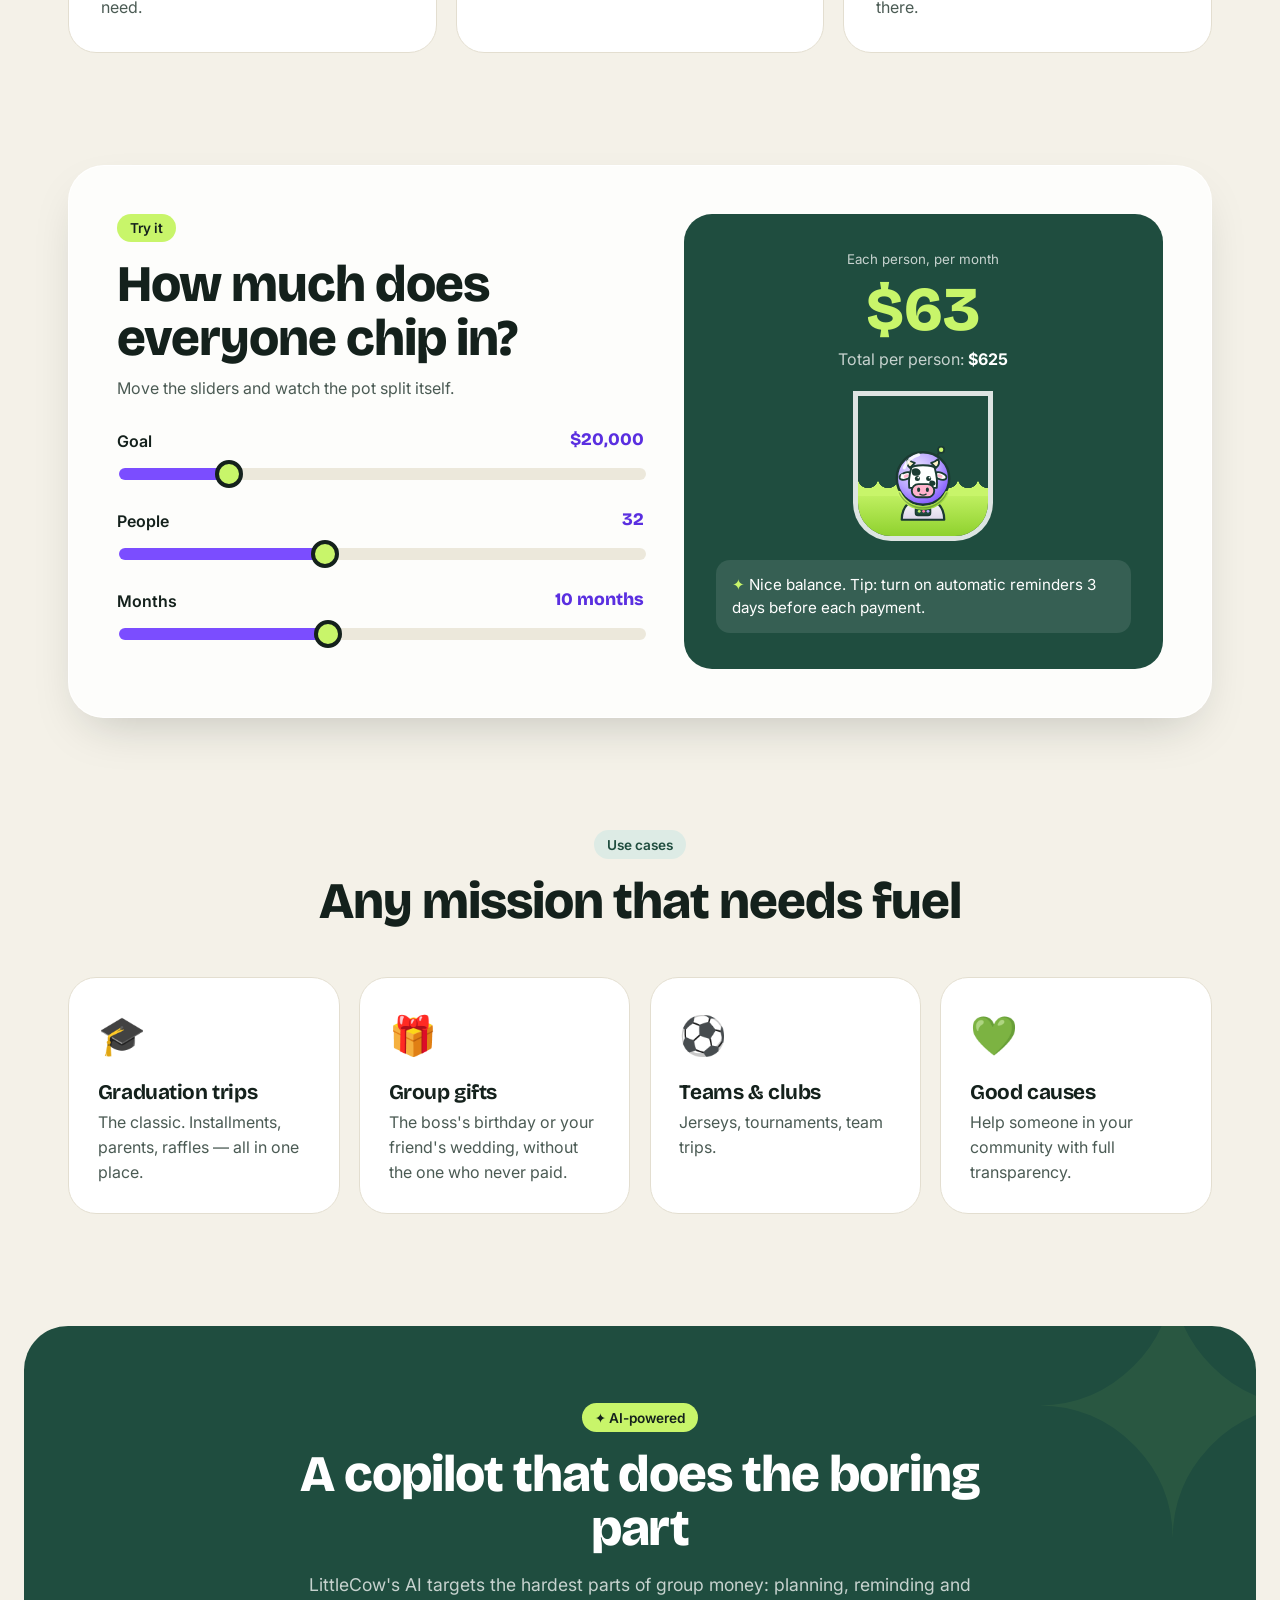
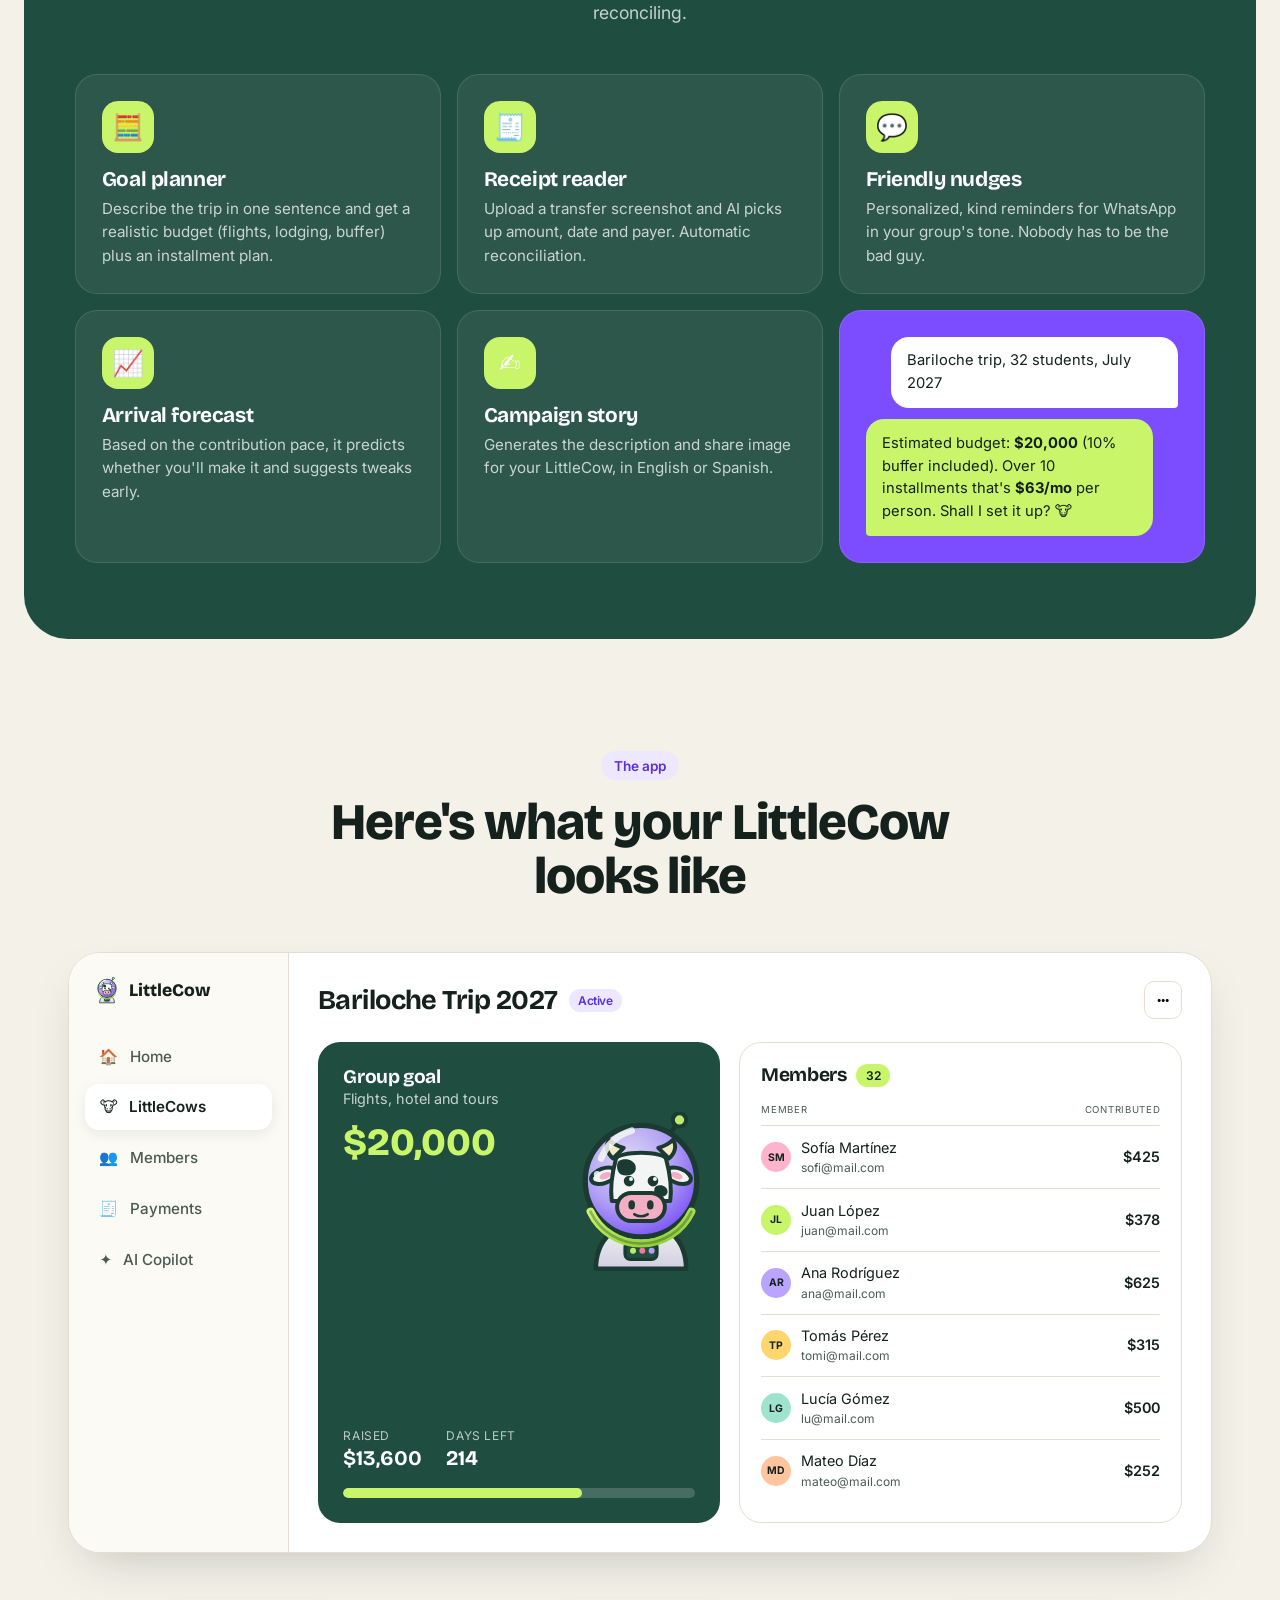
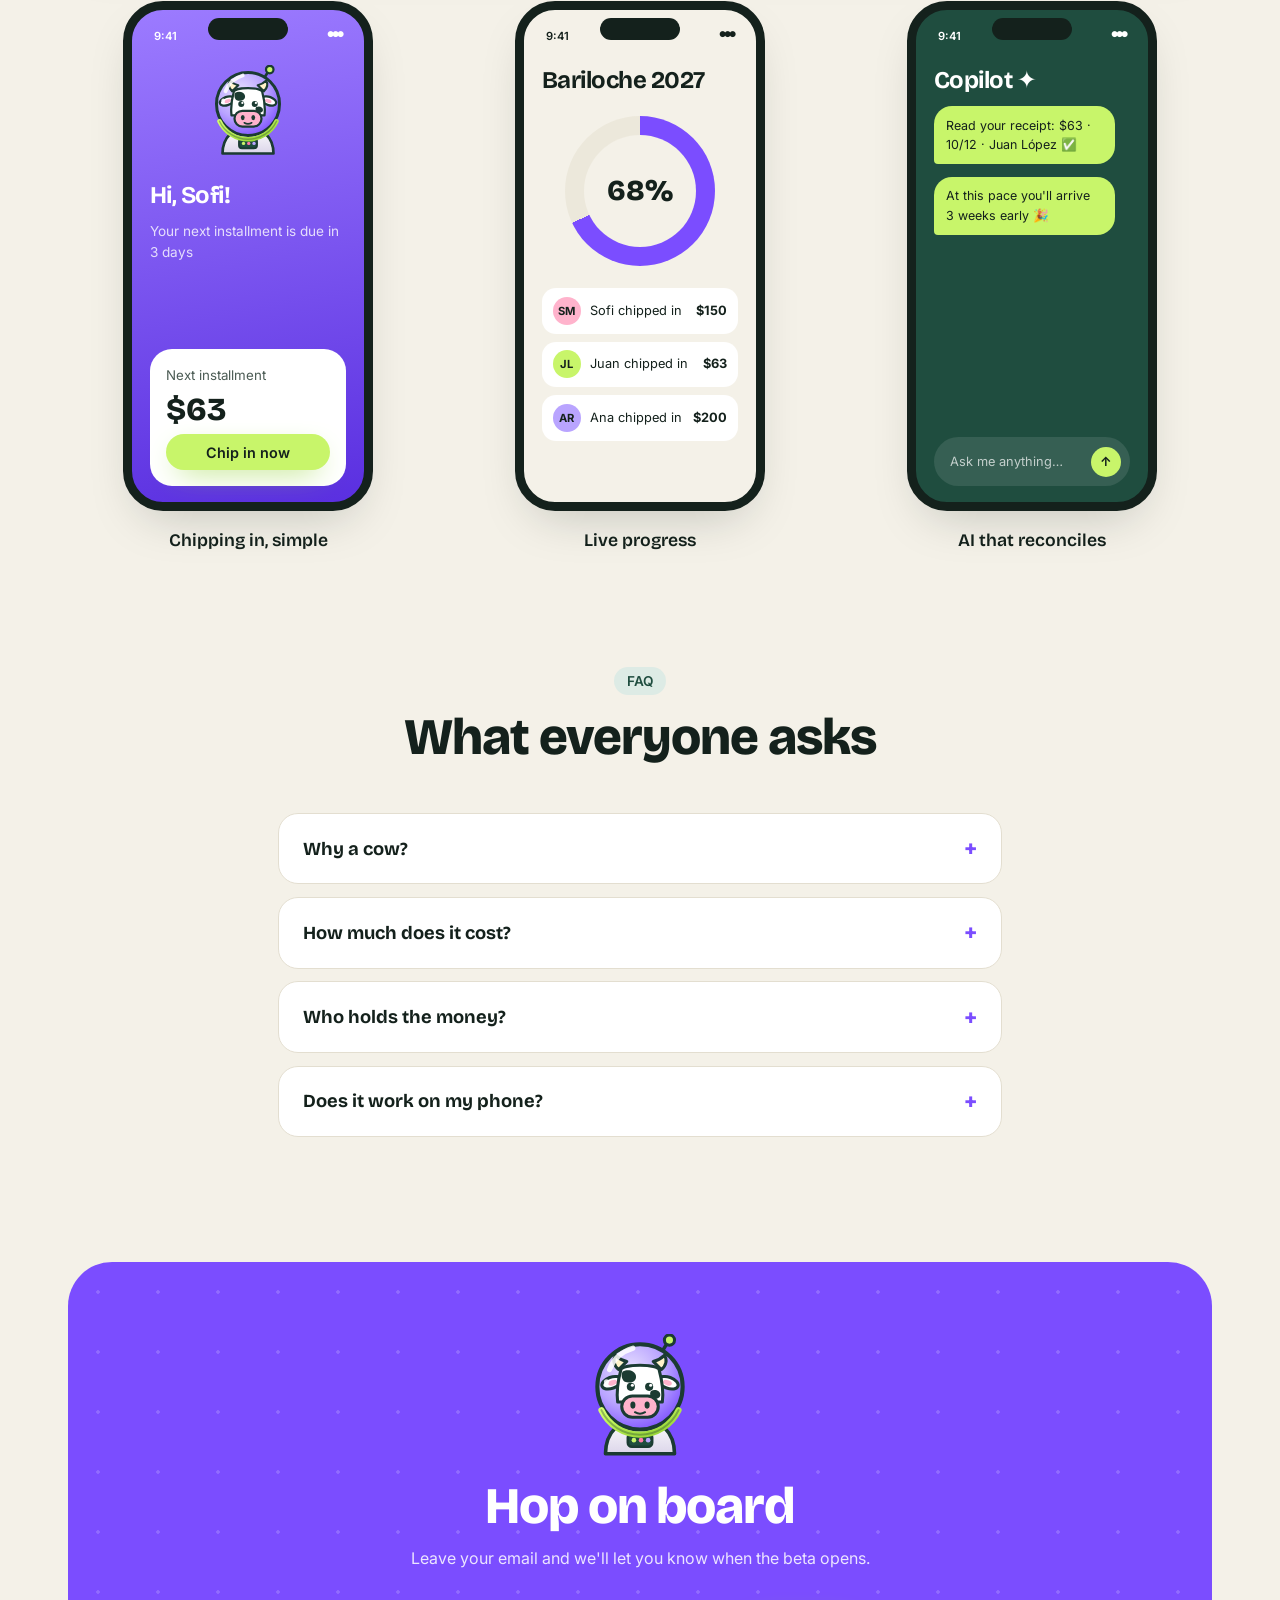
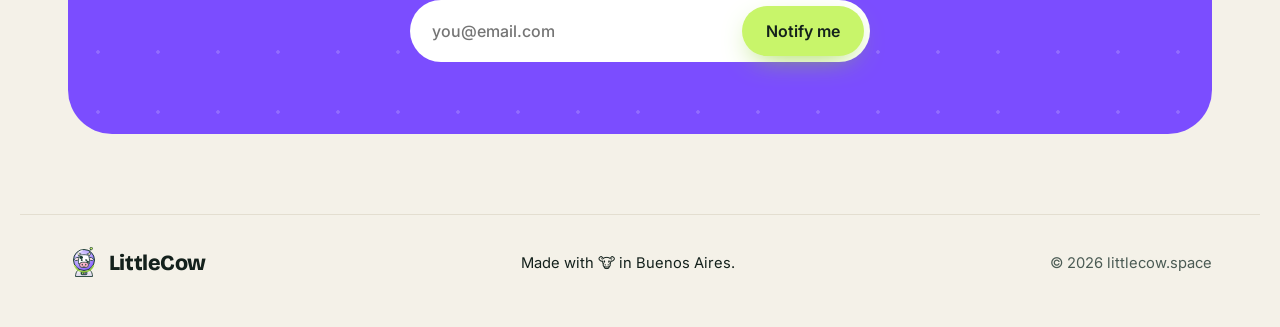
==== commit 248120f8: "Show ARS currency code in the Spanish version Co-Authored-By: Claude Opus 5.5 <noreply@anthropic.com" ====
--- a/index.html
+++ b/index.html
@@ -83,14 +83,14 @@
           </div>
           <div class="progress big"><span style="--p:68%"></span></div>
           <div class="hc-foot">
-            <span><strong data-money="13600">$13.600</strong> <small data-i18n="demo.of">de</small> <small data-money="20000">$20.000</small></span>
+            <span><strong data-money="13600">ARS 13.600</strong> <small data-i18n="demo.of">de</small> <small data-money="20000">ARS 20.000</small></span>
             <span class="pill pill-purple">68%</span>
           </div>
           <div class="avatars">
             <i style="--c:#FFB3CC">SM</i><i style="--c:#C8F56A">JL</i><i style="--c:#B9A4FF">AR</i><i style="--c:#FFD66E">TP</i><i class="more">+28</i>
           </div>
         </div>
-        <div class="toast glass" data-i18n-html="hero.toast">🎉 <b>Sofi</b> sumó <b>$150</b></div>
+        <div class="toast glass" data-i18n-html="hero.toast">🎉 <b>Sofi</b> sumó <b>ARS 150</b></div>
       </div>
     </section>
 
@@ -246,7 +246,7 @@
           </article>
           <article class="ai-card ai-chat reveal">
             <div class="bubble me" data-i18n="ai.q">Viaje a Bariloche, 32 chicos, julio 2027</div>
-            <div class="bubble bot" data-i18n-html="ai.r">Presupuesto estimado: <b>$20.000</b> (incluye 10% de imprevistos). Con 10 cuotas son <b>$63/mes</b> por persona. ¿Armo la vaquita? 🐮</div>
+            <div class="bubble bot" data-i18n-html="ai.r">Presupuesto estimado: <b>ARS 20.000</b> (incluye 10% de imprevistos). Con 10 cuotas son <b>ARS 63/mes</b> por persona. ¿Armo la vaquita? 🐮</div>
           </article>
         </div>
       </div>
@@ -279,11 +279,11 @@
               <div>
                 <h4 data-i18n="dash.goal">Meta del grupo</h4>
                 <p data-i18n="dash.goalD">Pasajes, hotel y excursiones</p>
-                <strong class="dash-big" data-money="20000">$20.000</strong>
+                <strong class="dash-big" data-money="20000">ARS 20.000</strong>
               </div>
               <img src="assets/logo.svg" alt="" class="dash-cow float">
               <div class="dash-stats">
-                <div><small data-i18n="dash.raised">Recaudado</small><b data-money="13600">$13.600</b></div>
+                <div><small data-i18n="dash.raised">Recaudado</small><b data-money="13600">ARS 13.600</b></div>
                 <div><small data-i18n="dash.days">Días restantes</small><b>214</b></div>
               </div>
               <div class="progress light"><span style="--p:68%"></span></div>
@@ -307,7 +307,7 @@
             <p data-i18n="ph.p1d">Tu próxima cuota vence en 3 días</p>
             <div class="ph-card">
               <small data-i18n="ph.next">Próxima cuota</small>
-              <b data-money="63">$63</b>
+              <b data-money="63">ARS 63</b>
               <button class="btn btn-lime btn-sm" data-i18n="ph.pay">Aportar ahora</button>
             </div>
           </div>
@@ -319,9 +319,9 @@
             <h4 class="dark" data-i18n="ph.p2t">Bariloche 2027</h4>
             <div class="ring" style="--p:68"><span>68%</span></div>
             <ul class="ph-feed">
-              <li><i style="--c:#FFB3CC">SM</i><span data-i18n="ph.f1">Sofi aportó</span><b data-money="150">$150</b></li>
-              <li><i style="--c:#C8F56A">JL</i><span data-i18n="ph.f2">Juan aportó</span><b data-money="63">$63</b></li>
-              <li><i style="--c:#B9A4FF">AR</i><span data-i18n="ph.f3">Ana aportó</span><b data-money="200">$200</b></li>
+              <li><i style="--c:#FFB3CC">SM</i><span data-i18n="ph.f1">Sofi aportó</span><b data-money="150">ARS 150</b></li>
+              <li><i style="--c:#C8F56A">JL</i><span data-i18n="ph.f2">Juan aportó</span><b data-money="63">ARS 63</b></li>
+              <li><i style="--c:#B9A4FF">AR</i><span data-i18n="ph.f3">Ana aportó</span><b data-money="200">ARS 200</b></li>
             </ul>
           </div>
           <figcaption data-i18n="ph.c2">Avance en vivo</figcaption>
@@ -330,7 +330,7 @@
           <div class="screen s-green">
             <div class="ph-top"><span>9:41</span><span>● ● ●</span></div>
             <h4 data-i18n="ph.p3t">Copiloto ✦</h4>
-            <div class="bubble bot sm" data-i18n="ph.b1">Leí tu comprobante: $63 · 12/10 · Juan López ✅</div>
+            <div class="bubble bot sm" data-i18n="ph.b1">Leí tu comprobante: ARS 63 · 12/10 · Juan López ✅</div>
             <div class="bubble bot sm" data-i18n="ph.b2">Con este ritmo llegan 3 semanas antes 🎉</div>
             <div class="ph-input"><span data-i18n="ph.ask">Preguntale algo…</span><b>↑</b></div>
           </div>
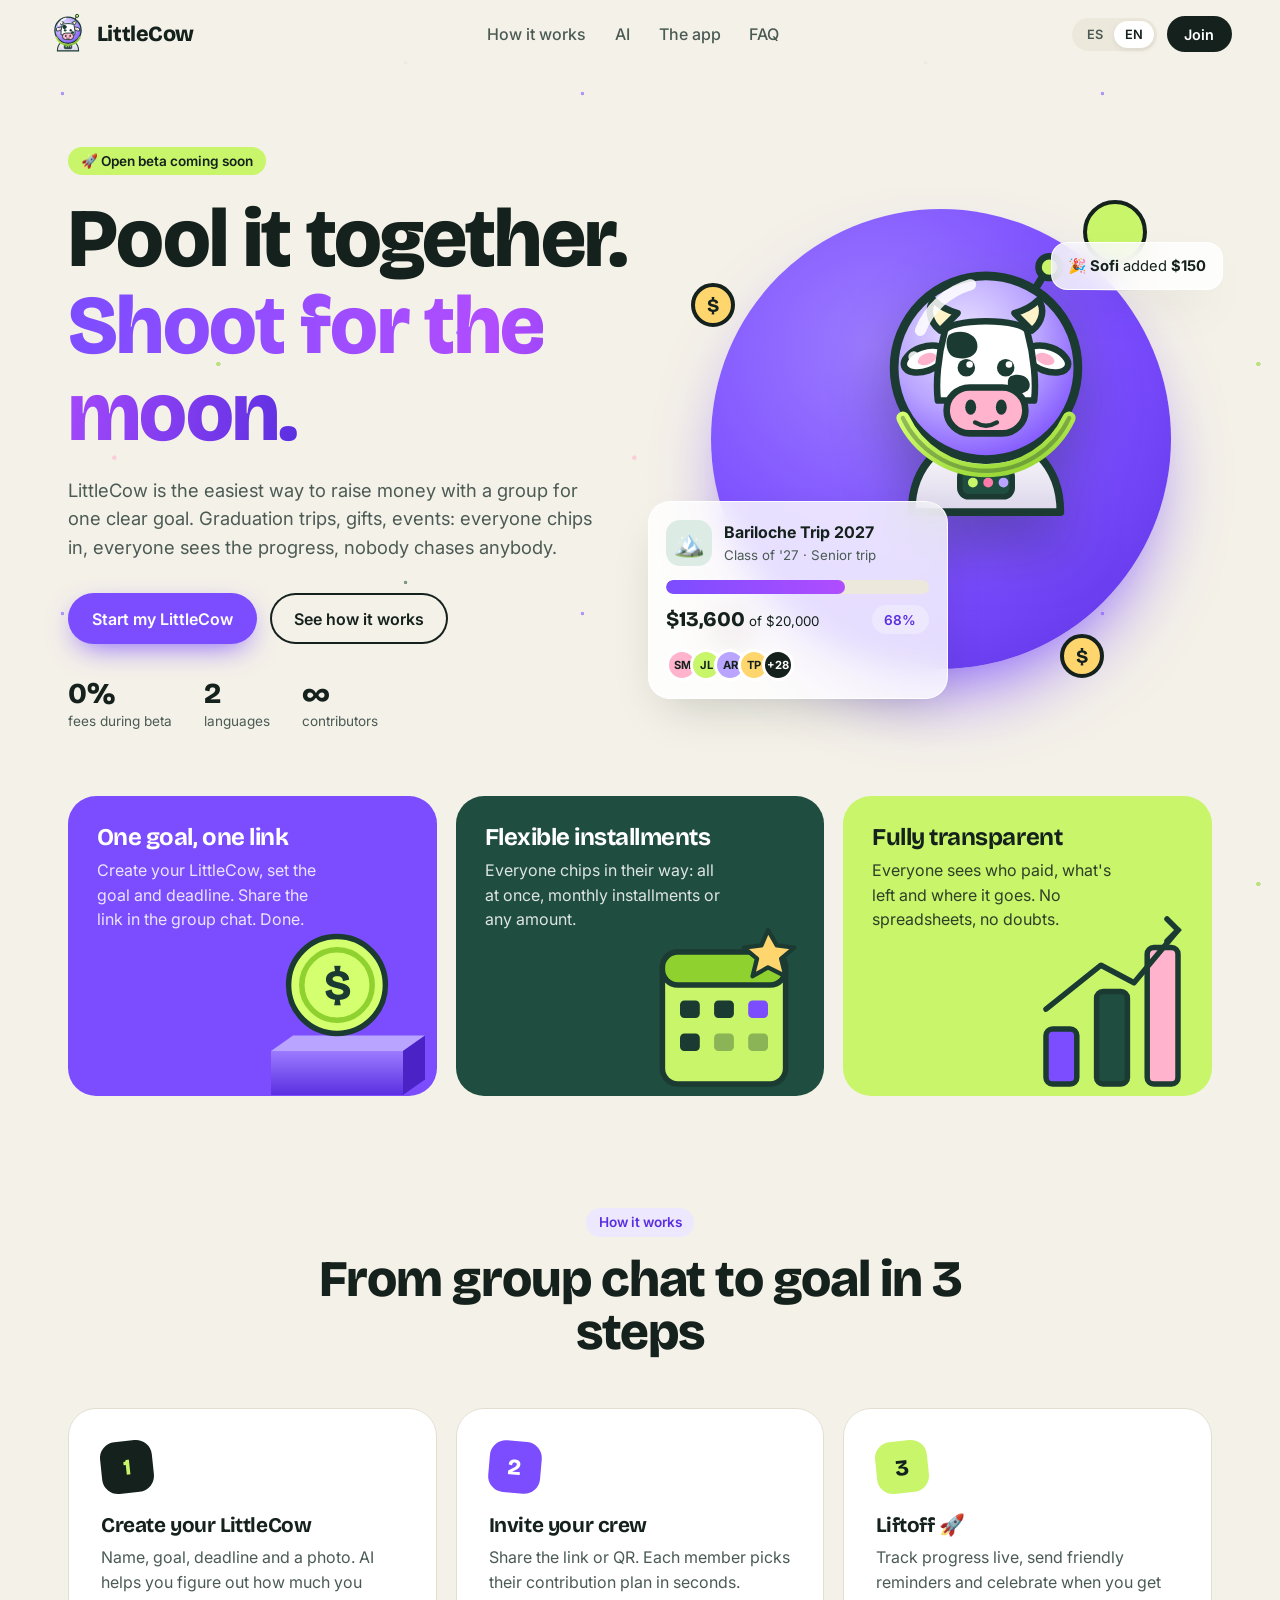
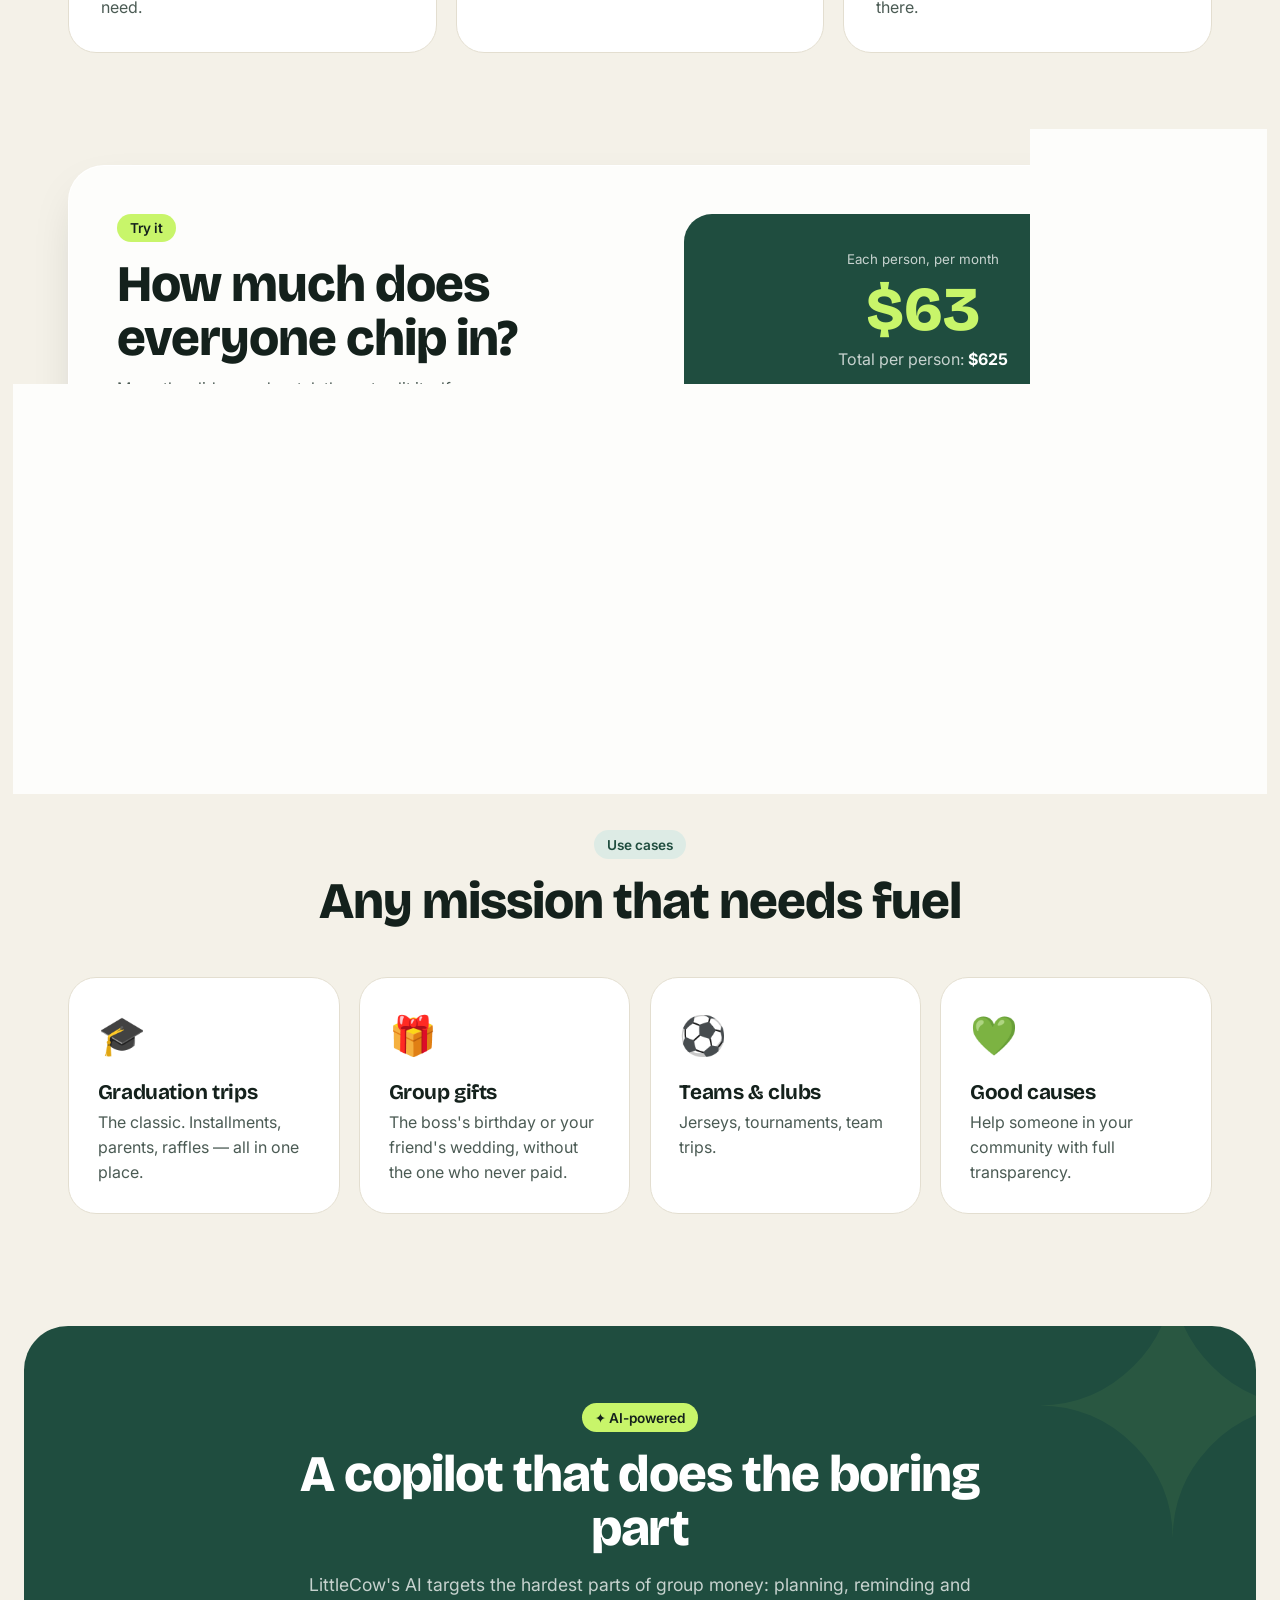
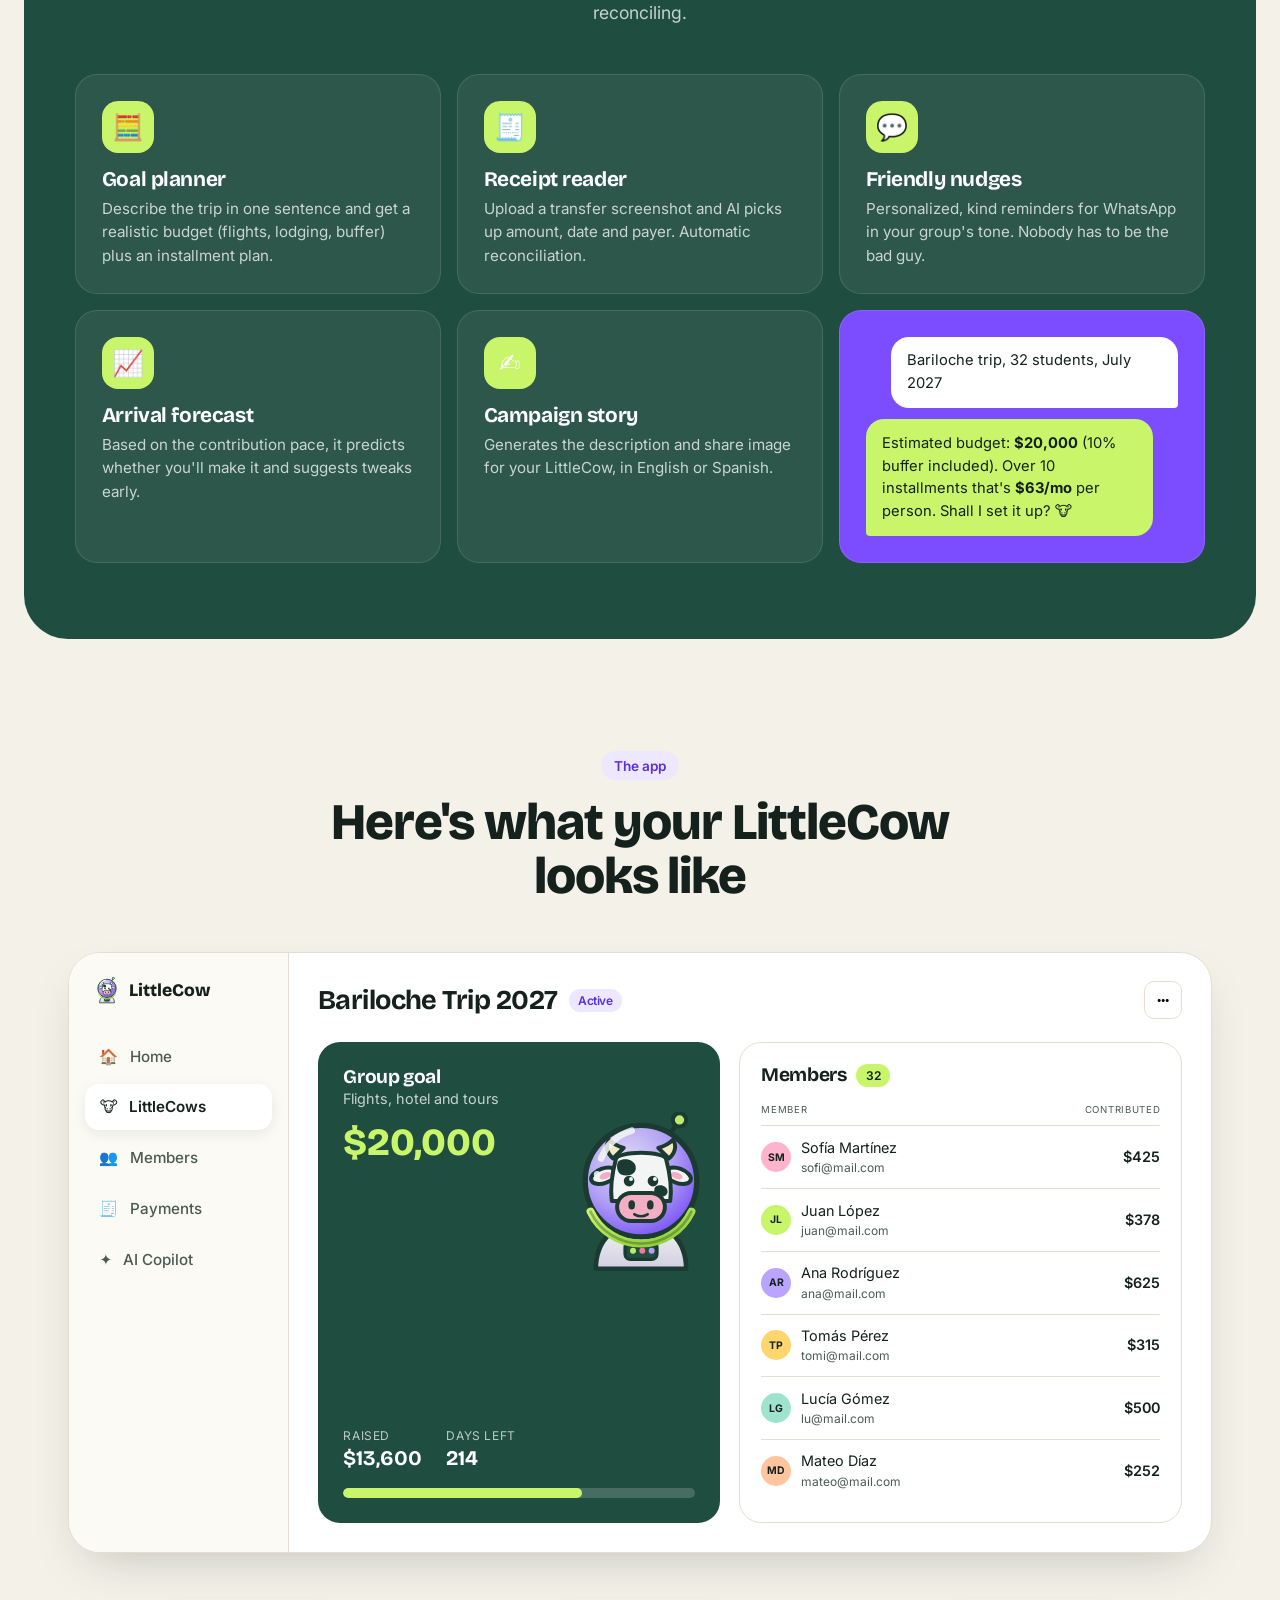
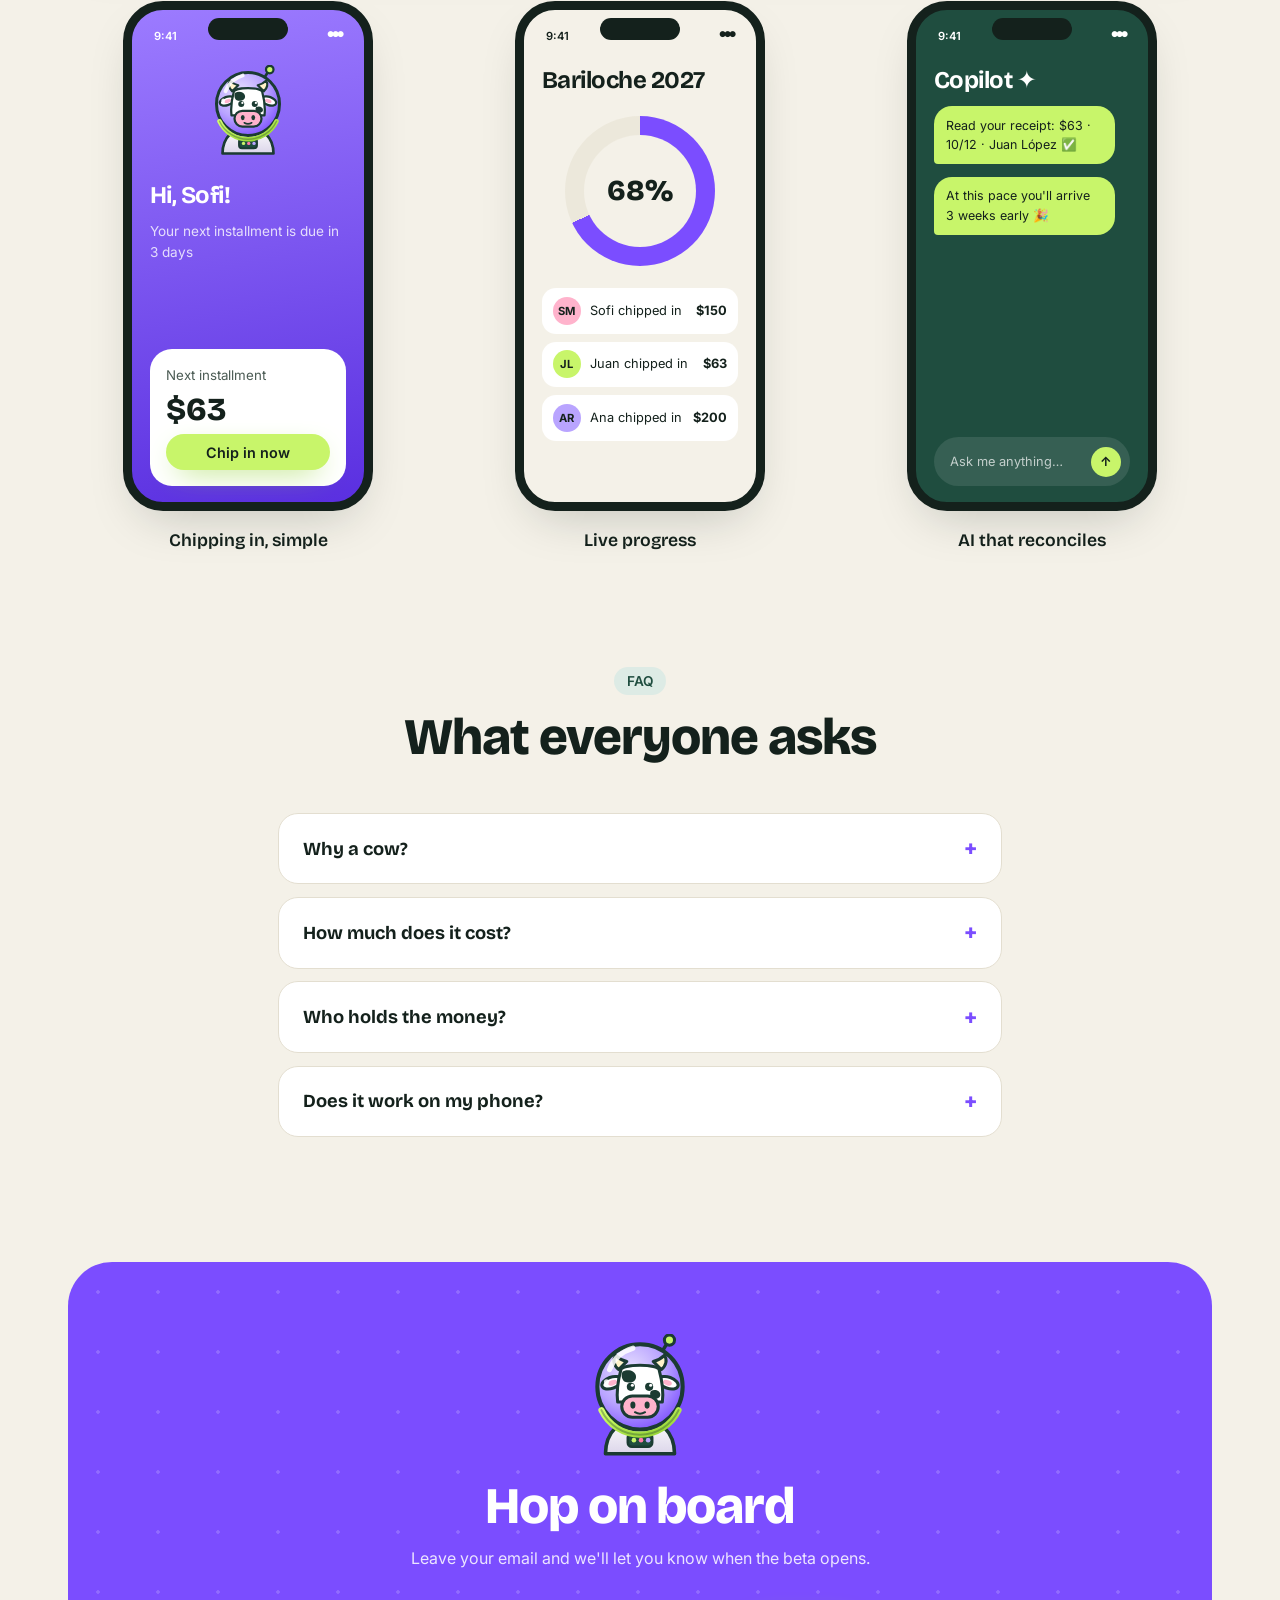
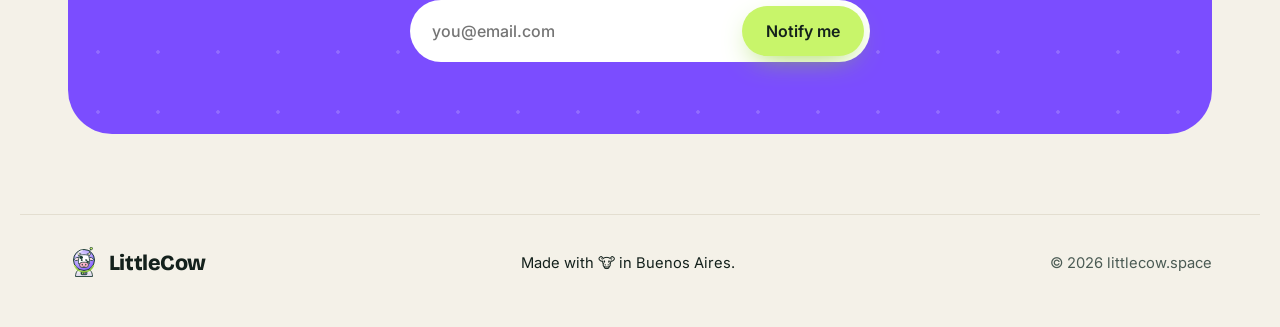
==== commit 534768e3: "Use realistic peso amounts in the Spanish version Demo amounts stay in USD and are scaled x4000 (rou" ====
--- a/index.html
+++ b/index.html
@@ -83,14 +83,14 @@
           </div>
           <div class="progress big"><span style="--p:68%"></span></div>
           <div class="hc-foot">
-            <span><strong data-money="13600">ARS 13.600</strong> <small data-i18n="demo.of">de</small> <small data-money="20000">ARS 20.000</small></span>
+            <span><strong data-money="13600">ARS 54.400.000</strong> <small data-i18n="demo.of">de</small> <small data-money="20000">ARS 80.000.000</small></span>
             <span class="pill pill-purple">68%</span>
           </div>
           <div class="avatars">
             <i style="--c:#FFB3CC">SM</i><i style="--c:#C8F56A">JL</i><i style="--c:#B9A4FF">AR</i><i style="--c:#FFD66E">TP</i><i class="more">+28</i>
           </div>
         </div>
-        <div class="toast glass" data-i18n-html="hero.toast">🎉 <b>Sofi</b> sumó <b>ARS 150</b></div>
+        <div class="toast glass" data-i18n-html="hero.toast">🎉 <b>Sofi</b> sumó <b>ARS 600.000</b></div>
       </div>
     </section>
 
@@ -246,7 +246,7 @@
           </article>
           <article class="ai-card ai-chat reveal">
             <div class="bubble me" data-i18n="ai.q">Viaje a Bariloche, 32 chicos, julio 2027</div>
-            <div class="bubble bot" data-i18n-html="ai.r">Presupuesto estimado: <b>ARS 20.000</b> (incluye 10% de imprevistos). Con 10 cuotas son <b>ARS 63/mes</b> por persona. ¿Armo la vaquita? 🐮</div>
+            <div class="bubble bot" data-i18n-html="ai.r">Presupuesto estimado: <b>ARS 80.000.000</b> (incluye 10% de imprevistos). Con 10 cuotas son <b>ARS 250.000/mes</b> por persona. ¿Armo la vaquita? 🐮</div>
           </article>
         </div>
       </div>
@@ -279,11 +279,11 @@
               <div>
                 <h4 data-i18n="dash.goal">Meta del grupo</h4>
                 <p data-i18n="dash.goalD">Pasajes, hotel y excursiones</p>
-                <strong class="dash-big" data-money="20000">ARS 20.000</strong>
+                <strong class="dash-big" data-money="20000">ARS 80.000.000</strong>
               </div>
               <img src="assets/logo.svg" alt="" class="dash-cow float">
               <div class="dash-stats">
-                <div><small data-i18n="dash.raised">Recaudado</small><b data-money="13600">ARS 13.600</b></div>
+                <div><small data-i18n="dash.raised">Recaudado</small><b data-money="13600">ARS 54.400.000</b></div>
                 <div><small data-i18n="dash.days">Días restantes</small><b>214</b></div>
               </div>
               <div class="progress light"><span style="--p:68%"></span></div>
@@ -307,7 +307,7 @@
             <p data-i18n="ph.p1d">Tu próxima cuota vence en 3 días</p>
             <div class="ph-card">
               <small data-i18n="ph.next">Próxima cuota</small>
-              <b data-money="63">ARS 63</b>
+              <b data-money="63">ARS 250.000</b>
               <button class="btn btn-lime btn-sm" data-i18n="ph.pay">Aportar ahora</button>
             </div>
           </div>
@@ -319,9 +319,9 @@
             <h4 class="dark" data-i18n="ph.p2t">Bariloche 2027</h4>
             <div class="ring" style="--p:68"><span>68%</span></div>
             <ul class="ph-feed">
-              <li><i style="--c:#FFB3CC">SM</i><span data-i18n="ph.f1">Sofi aportó</span><b data-money="150">ARS 150</b></li>
-              <li><i style="--c:#C8F56A">JL</i><span data-i18n="ph.f2">Juan aportó</span><b data-money="63">ARS 63</b></li>
-              <li><i style="--c:#B9A4FF">AR</i><span data-i18n="ph.f3">Ana aportó</span><b data-money="200">ARS 200</b></li>
+              <li><i style="--c:#FFB3CC">SM</i><span data-i18n="ph.f1">Sofi aportó</span><b data-money="150">ARS 600.000</b></li>
+              <li><i style="--c:#C8F56A">JL</i><span data-i18n="ph.f2">Juan aportó</span><b data-money="63">ARS 250.000</b></li>
+              <li><i style="--c:#B9A4FF">AR</i><span data-i18n="ph.f3">Ana aportó</span><b data-money="200">ARS 800.000</b></li>
             </ul>
           </div>
           <figcaption data-i18n="ph.c2">Avance en vivo</figcaption>
@@ -330,7 +330,7 @@
           <div class="screen s-green">
             <div class="ph-top"><span>9:41</span><span>● ● ●</span></div>
             <h4 data-i18n="ph.p3t">Copiloto ✦</h4>
-            <div class="bubble bot sm" data-i18n="ph.b1">Leí tu comprobante: ARS 63 · 12/10 · Juan López ✅</div>
+            <div class="bubble bot sm" data-i18n="ph.b1">Leí tu comprobante: ARS 250.000 · 12/10 · Juan López ✅</div>
             <div class="bubble bot sm" data-i18n="ph.b2">Con este ritmo llegan 3 semanas antes 🎉</div>
             <div class="ph-input"><span data-i18n="ph.ask">Preguntale algo…</span><b>↑</b></div>
           </div>
--- a/styles.css
+++ b/styles.css
@@ -139,6 +139,7 @@
 .calc-right{background:var(--green);color:#fff;border-radius:var(--r);padding:2rem;display:flex;flex-direction:column;align-items:center;text-align:center;gap:1.2rem}
 .result small{opacity:.75}
 .result strong{display:block;font:800 clamp(2.6rem,5vw,3.6rem) var(--font-d);color:var(--lime);margin:.2rem 0;transition:transform .2s}
+:lang(es) .result strong{font-size:clamp(1.9rem,3.6vw,2.6rem)}
 .result strong.bump{transform:scale(1.08)}
 .result .muted{color:rgba(255,255,255,.75)}
 .result b{color:#fff}
@@ -191,7 +192,9 @@
 .dash-hero h4{font-size:1.2rem}
 .dash-hero p{opacity:.75;font-size:.9rem}
 .dash-big{font:800 2.4rem var(--font-d);color:var(--lime);display:block;margin-top:.6rem}
+:lang(es) .dash-big{font-size:1.6rem;position:relative;z-index:1}
 .dash-cow{position:absolute;right:-6px;top:70px;width:170px;opacity:.95}
+:lang(es) .dash-cow{top:118px;width:150px}
 .dash-stats{display:flex;gap:1.5rem;margin-top:auto}
 .dash-stats small{display:block;opacity:.7;font-size:.75rem;text-transform:uppercase;letter-spacing:.05em}
 .dash-stats b{font:700 1.3rem var(--font-d)}
@@ -228,6 +231,7 @@
 .ph-card{margin-top:auto;background:#fff;color:var(--ink);border-radius:22px;padding:1rem;display:flex;flex-direction:column;gap:.3rem}
 .ph-card small{color:var(--ink-2)}
 .ph-card b{font:800 2rem var(--font-d)}
+:lang(es) .ph-card b{font-size:1.5rem}
 .ring{--p:68;width:150px;height:150px;border-radius:50%;align-self:center;margin:.6rem 0;display:grid;place-items:center;background:conic-gradient(var(--purple) calc(var(--p)*1%),var(--cream-2) 0)}
 .ring span{width:112px;height:112px;border-radius:50%;background:var(--cream);display:grid;place-items:center;font:800 1.8rem var(--font-d)}
 .ph-feed{list-style:none;padding:0;margin:0;display:flex;flex-direction:column;gap:.5rem}
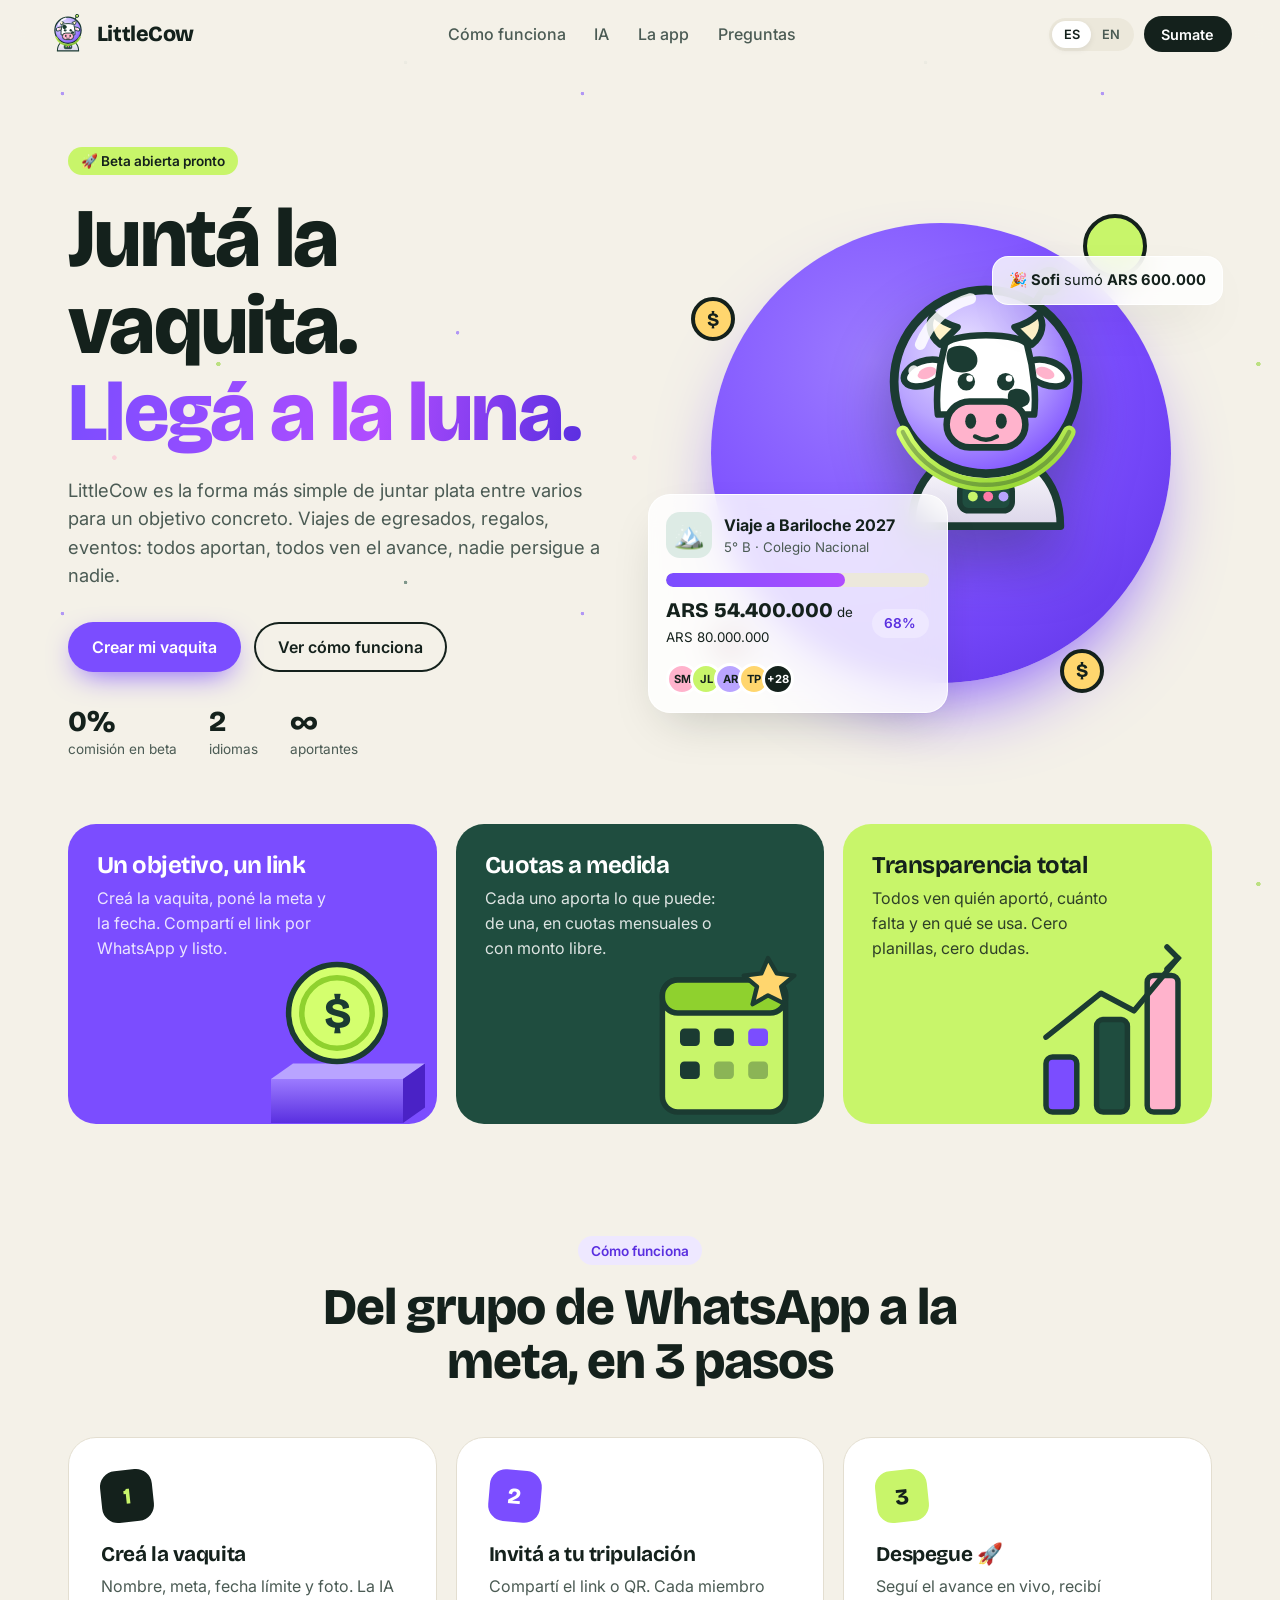
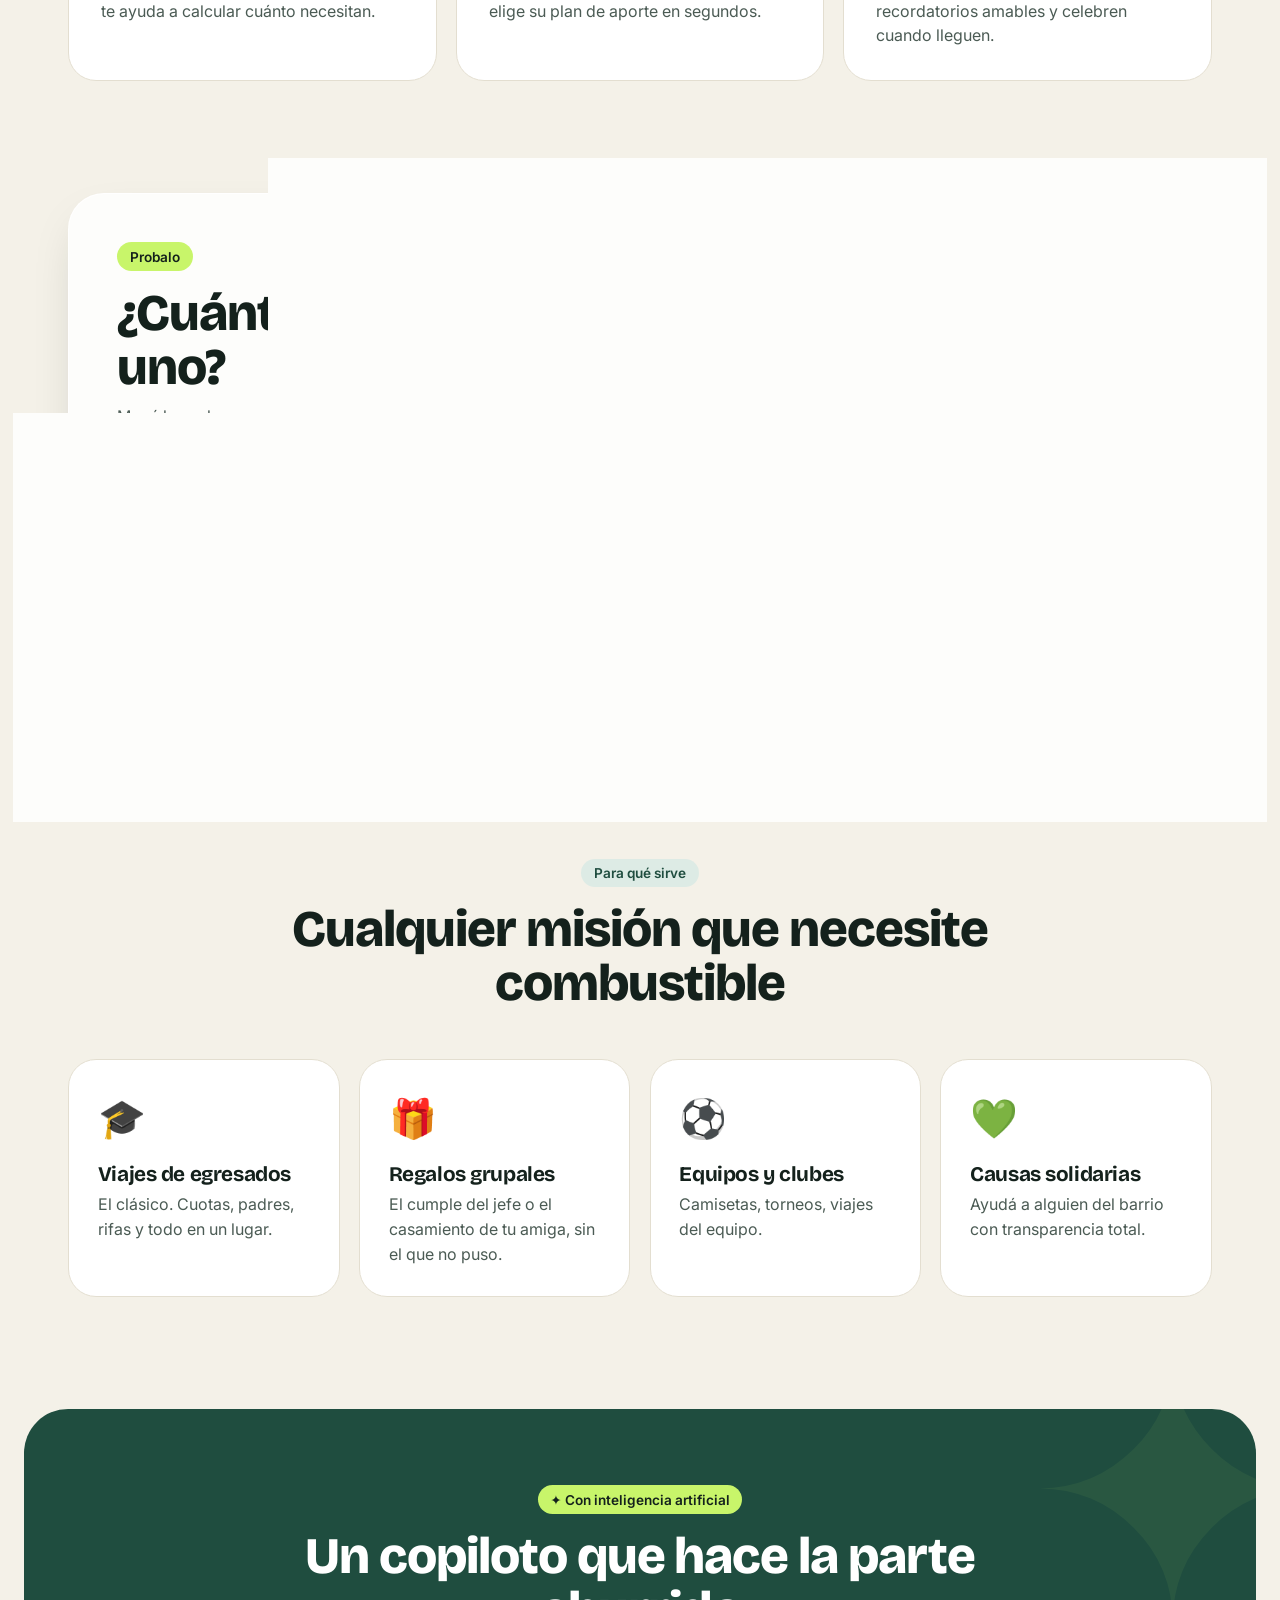
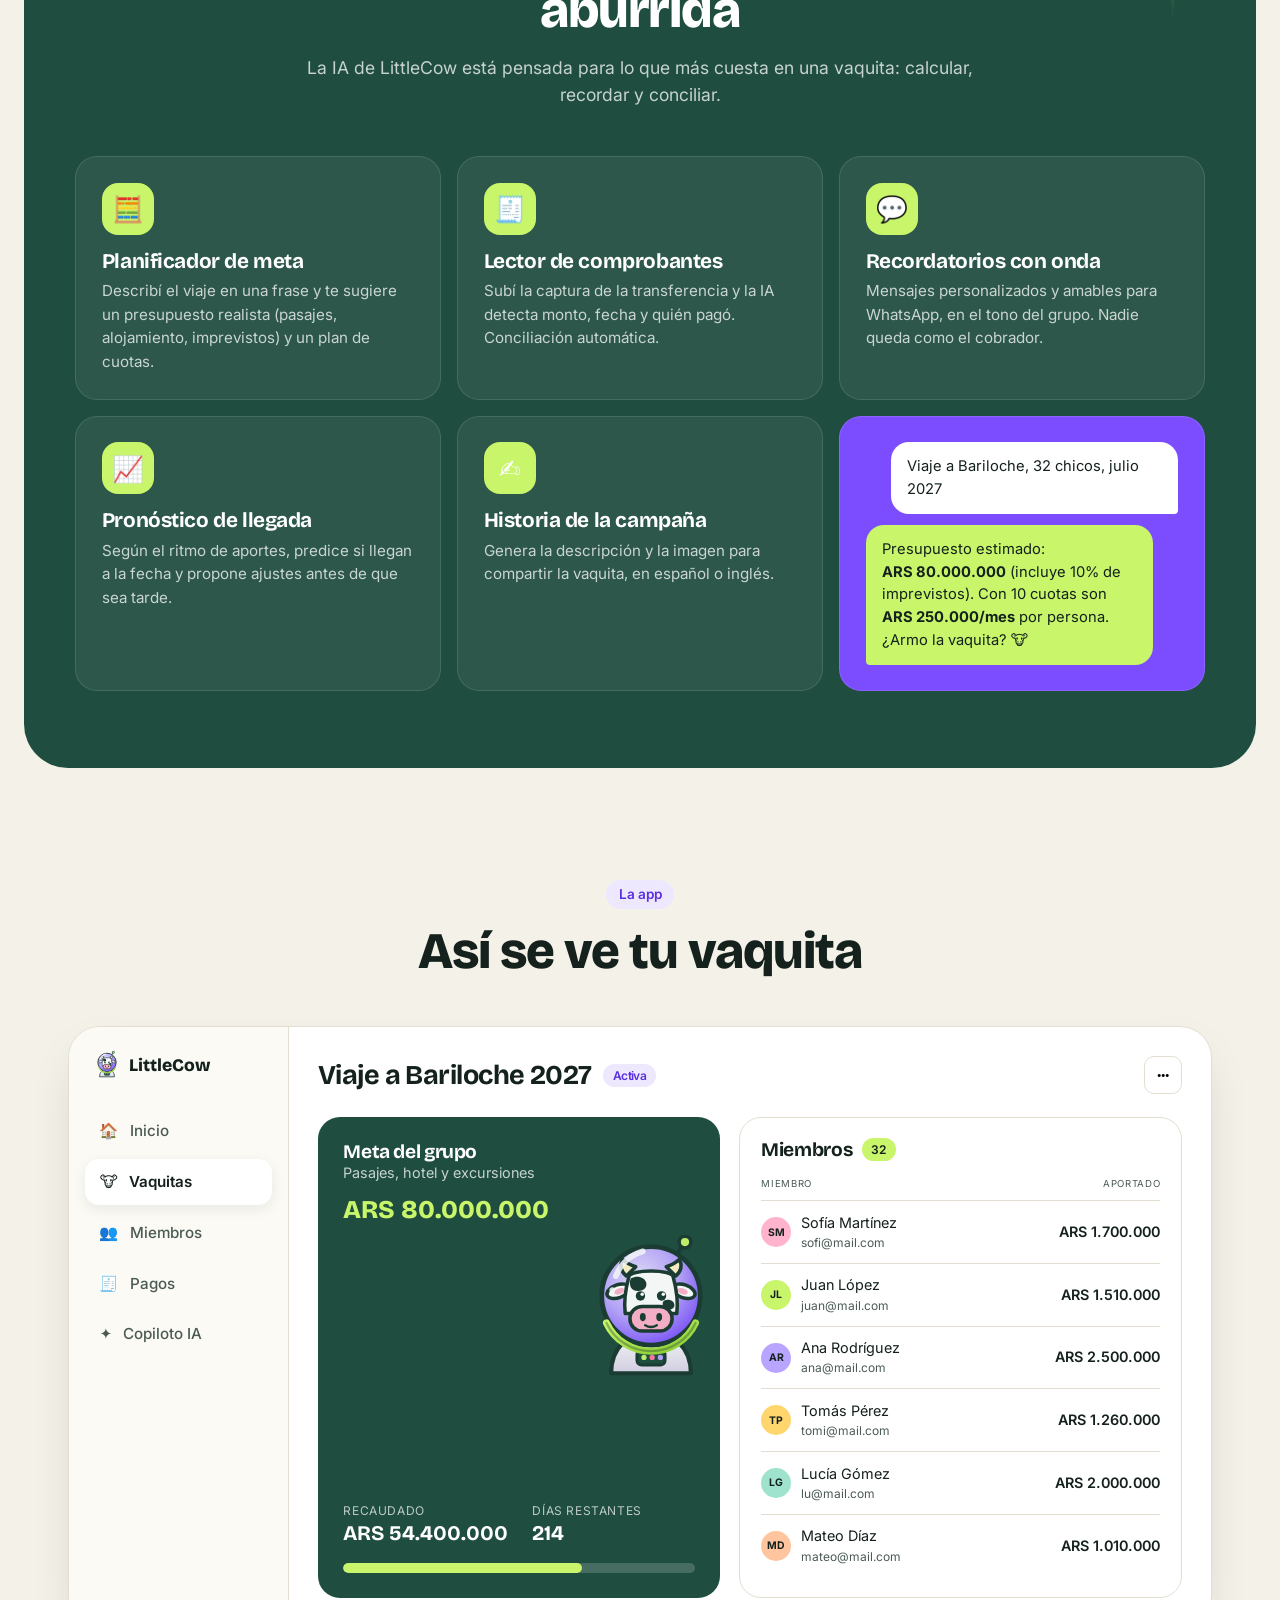
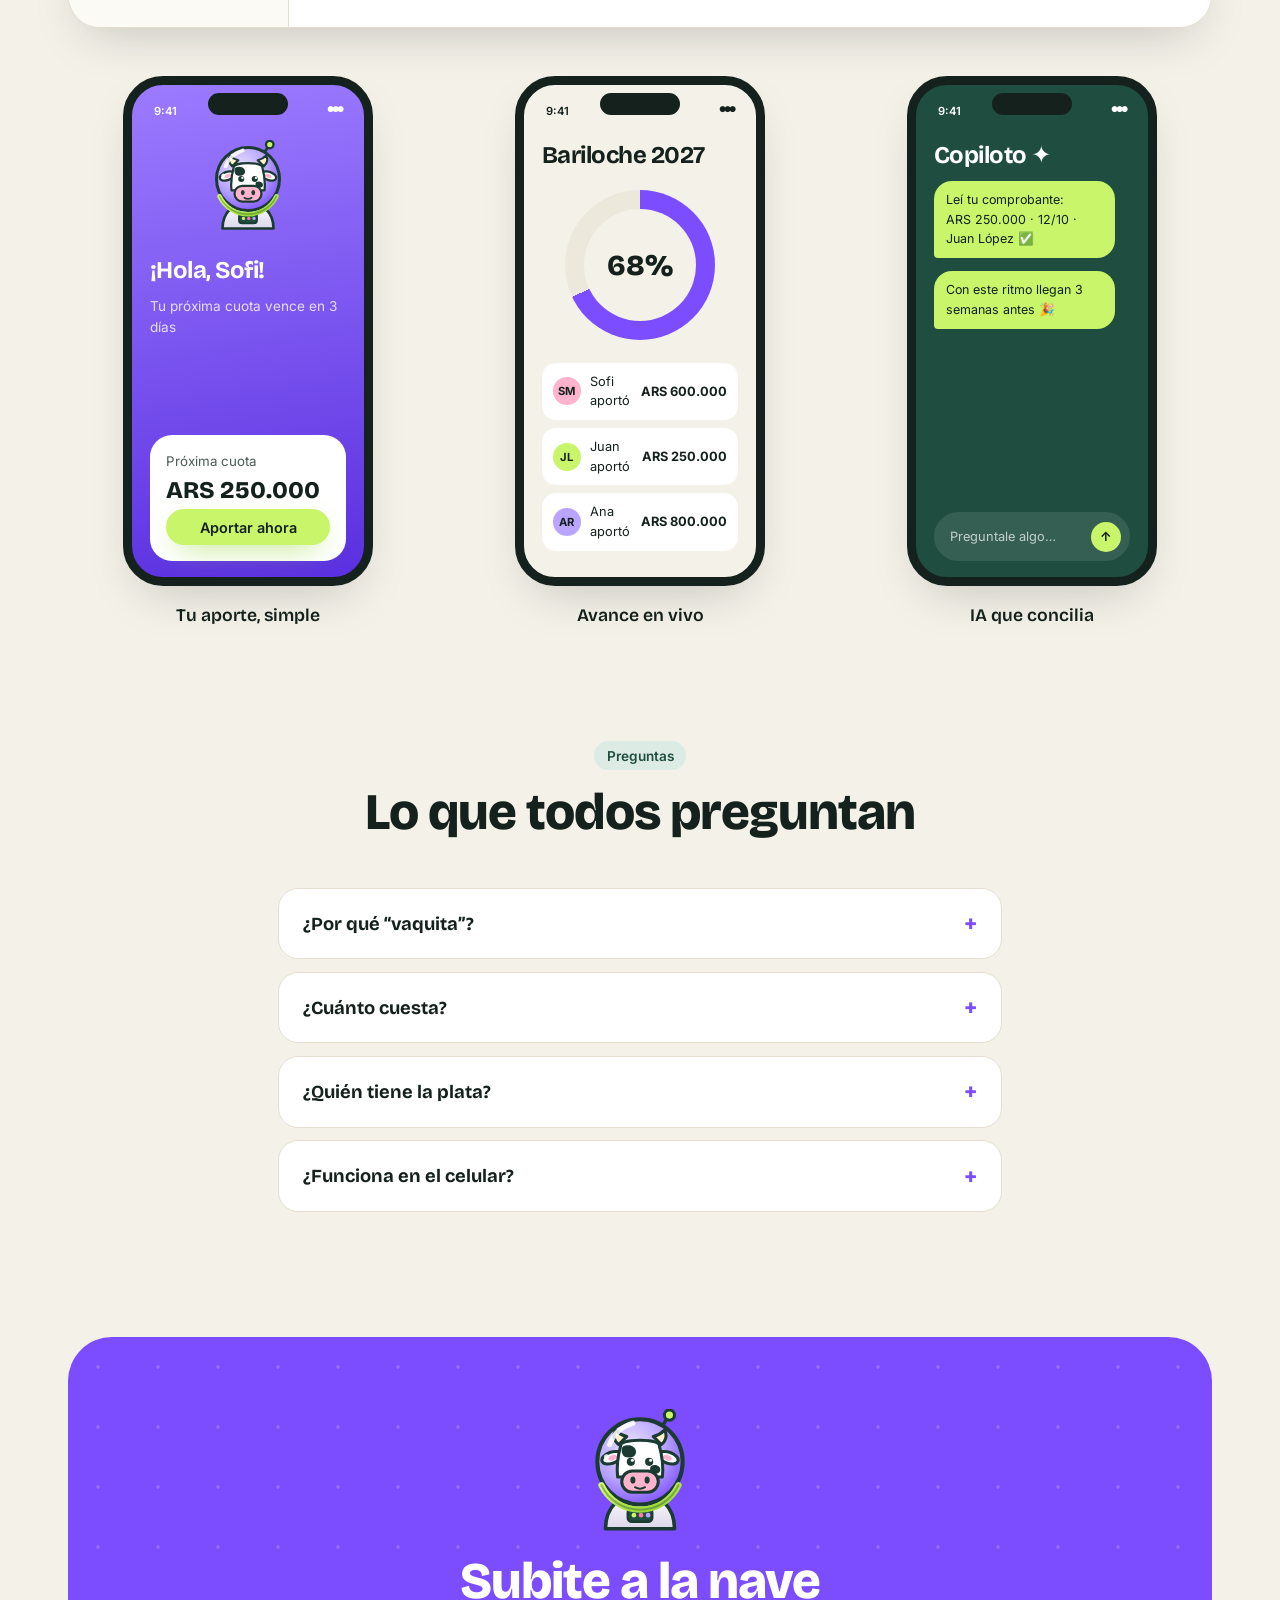
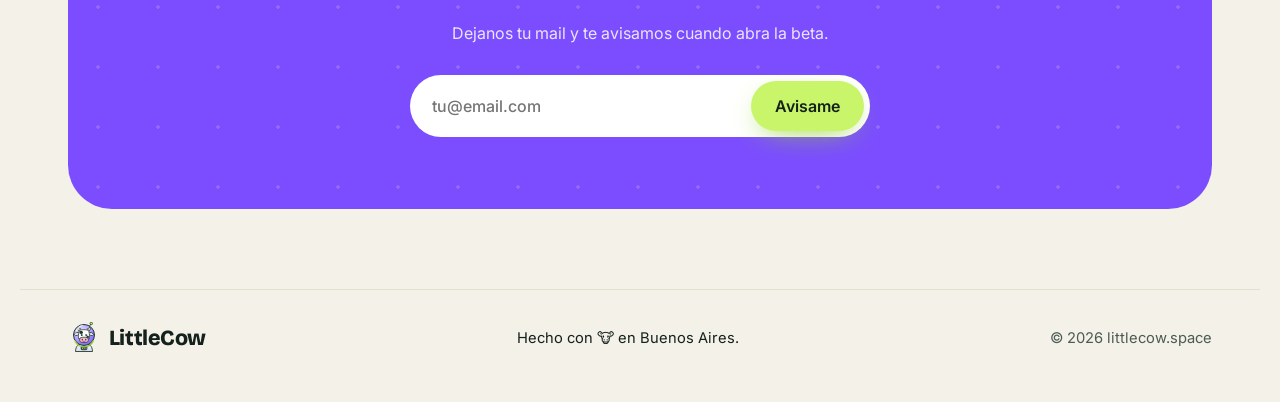
==== commit 70e2063c: "Default to Spanish and improve WhatsApp link preview Refresh the share image with ARS amounts and ad" ====
--- a/index.html
+++ b/index.html
@@ -13,11 +13,23 @@
   <link rel="apple-touch-icon" href="assets/icons/apple-touch-icon.png">
   <meta name="apple-mobile-web-app-capable" content="yes">
   <meta name="apple-mobile-web-app-title" content="LittleCow">
+  <meta property="og:type" content="website">
+  <meta property="og:site_name" content="LittleCow">
+  <meta property="og:locale" content="es_AR">
+  <meta property="og:locale:alternate" content="en_US">
   <meta property="og:title" content="LittleCow — Juntá la vaquita 🚀">
   <meta property="og:description" content="Crowdfunding entre amigos para viajes de egresados, regalos y eventos.">
-  <meta property="og:image" content="https://littlecow.space/assets/og-image.png">
+  <meta property="og:image" content="https://littlecow.space/assets/og-image.png?v=2">
+  <meta property="og:image:secure_url" content="https://littlecow.space/assets/og-image.png?v=2">
+  <meta property="og:image:type" content="image/png">
+  <meta property="og:image:width" content="1200">
+  <meta property="og:image:height" content="630">
+  <meta property="og:image:alt" content="LittleCow: Juntá la vaquita. Llegá a la luna.">
   <meta property="og:url" content="https://littlecow.space/">
   <meta name="twitter:card" content="summary_large_image">
+  <meta name="twitter:title" content="LittleCow — Juntá la vaquita 🚀">
+  <meta name="twitter:description" content="Crowdfunding entre amigos para viajes de egresados, regalos y eventos.">
+  <meta name="twitter:image" content="https://littlecow.space/assets/og-image.png?v=2">
   <link rel="preconnect" href="https://fonts.googleapis.com">
   <link rel="preconnect" href="https://fonts.gstatic.com" crossorigin>
   <link href="https://fonts.googleapis.com/css2?family=Bricolage+Grotesque:opsz,wght@12..96,500;12..96,700;12..96,800&family=Inter:wght@400;500;600&display=swap" rel="stylesheet">
